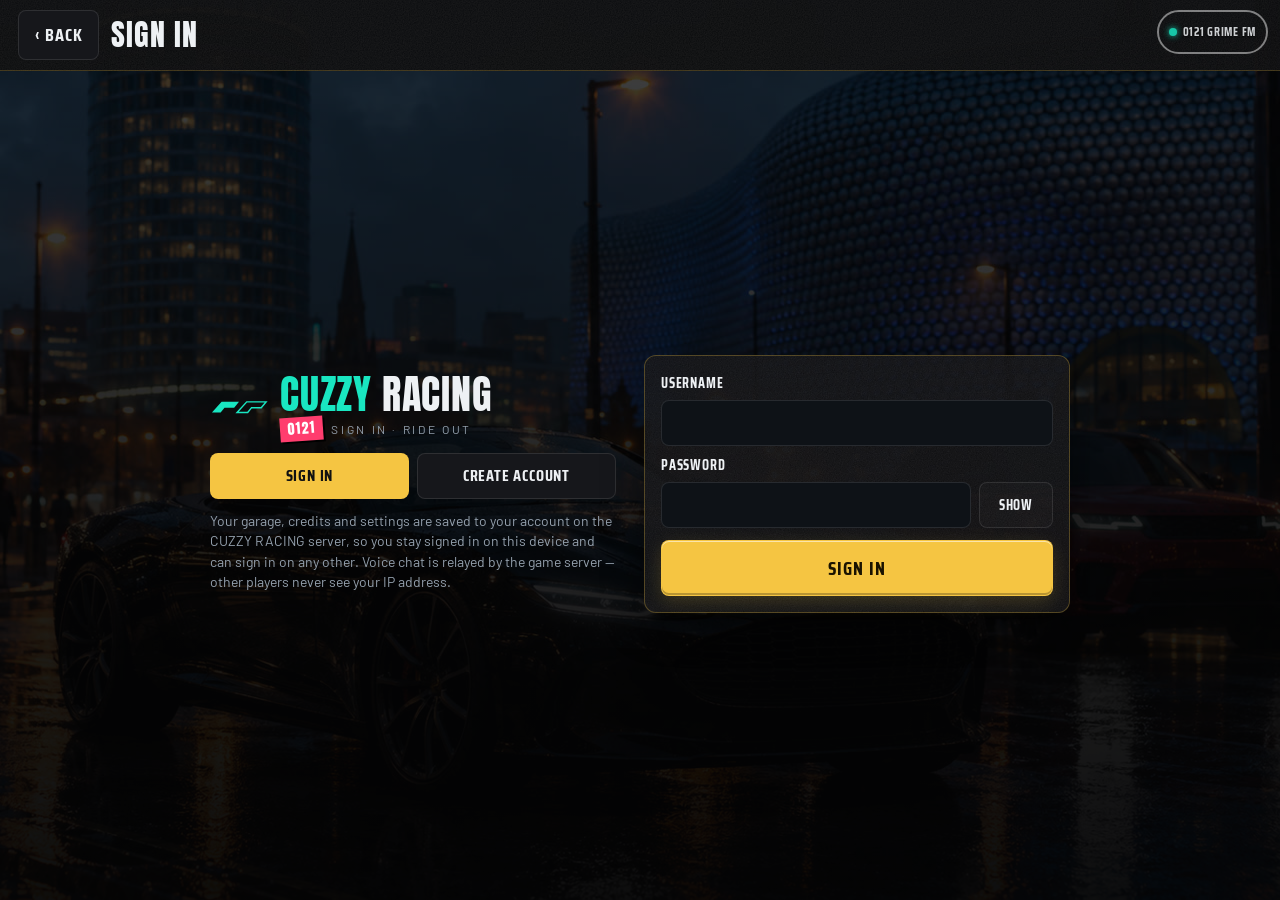
==== index.html @ 62418a6a "CUZZY RACING p51 static test build" ====
<!doctype html>
<html lang="en-GB">
<head>
<meta charset="utf-8">
<meta name="viewport" content="width=device-width,initial-scale=1,maximum-scale=1,user-scalable=no,viewport-fit=cover">
<meta name="theme-color" content="#0b0d10">
<meta name="apple-mobile-web-app-capable" content="yes">
<meta name="mobile-web-app-capable" content="yes">
<meta name="apple-mobile-web-app-status-bar-style" content="black-translucent">
<title>CUZZY RACING</title>
<link rel="manifest" href="manifest.json">
<link rel="icon" href="img/icon.svg" type="image/svg+xml">
<link rel="preconnect" href="https://fonts.googleapis.com"><link rel="preconnect" href="https://fonts.gstatic.com" crossorigin>
<link href="https://fonts.googleapis.com/css2?family=Anton&family=Saira+Condensed:wght@500;700;800;900&family=Barlow:wght@400;500;600;700&display=swap" rel="stylesheet">
<link rel="stylesheet" href="css/style.css?v=cf5bb9d9">
<script type="importmap">{"imports": {"three": "./js/lib/three.module.js?v=a762b858", "./js/person.js": "./js/person.js?v=68fcabc1", "./js/showroom.js": "./js/showroom.js?v=9026de8d", "./js/streetlife.js": "./js/streetlife.js?v=9d82c410", "./js/gfx.js": "./js/gfx.js?v=609ab038", "./js/rumble.js": "./js/rumble.js?v=bd35ae7e", "./js/carmodel.js": "./js/carmodel.js?v=b5c414b4", "./js/engine-worklet.js": "./js/engine-worklet.js?v=3e9cb6bf", "./js/ai.js": "./js/ai.js?v=454dccd4", "./js/daynight-weather.js": "./js/daynight-weather.js?v=85ba779d", "./js/ui_settings.js": "./js/ui_settings.js?v=26c46093", "./js/cockpit.js": "./js/cockpit.js?v=2826407f", "./js/audio.js": "./js/audio.js?v=c48152b7", "./js/bttf_fx.js": "./js/bttf_fx.js?v=342a2d56", "./js/settings.js": "./js/settings.js?v=38513986", "./js/main.js": "./js/main.js?v=60c1b95c", "./js/kittdash.js": "./js/kittdash.js?v=ce78e011", "./js/chipselect.js": "./js/chipselect.js?v=4e00ce77", "./js/radio.js": "./js/radio.js?v=9673f2da", "./js/uinav.js": "./js/uinav.js?v=877160b3", "./js/nav.js": "./js/nav.js?v=6e902ac3", "./js/hover.js": "./js/hover.js?v=10356874", "./js/voice.js": "./js/voice.js?v=0f6fee94", "./js/game.js": "./js/game.js?v=65d9e45e", "./js/world.js": "./js/world.js?v=3c9f5e96", "./js/g29setup.js": "./js/g29setup.js?v=a3e28fc1", "./js/roadedge.js": "./js/roadedge.js?v=224a2de4", "./js/gadgets.js": "./js/gadgets.js?v=e4b60b3c", "./js/db5int.js": "./js/db5int.js?v=75697a37", "./js/venues.js": "./js/venues.js?v=212e2c21", "./js/realcars.js": "./js/realcars.js?v=1c8d97c2", "./js/store.js": "./js/store.js?v=c00bef1e", "./js/voice-worklet.js": "./js/voice-worklet.js?v=f0562c0b", "./js/onfoot.js": "./js/onfoot.js?v=47c9a512", "./js/landmarks_east.js": "./js/landmarks_east.js?v=c17bf64b", "./js/citylook.js": "./js/citylook.js?v=f0f6ba0e", "./js/ui_auth.js": "./js/ui_auth.js?v=19510d20", "./js/hud.js": "./js/hud.js?v=0f4f5df9", "./js/shadersafe.js": "./js/shadersafe.js?v=47defad8", "./js/wheel.js": "./js/wheel.js?v=48f64be3", "./js/openworld.js": "./js/openworld.js?v=030f7942", "./js/net.js": "./js/net.js?v=e0316a53", "./js/lib/three.module.js": "./js/lib/three.module.js?v=a762b858", "./js/lib/addons/utils/BufferGeometryUtils.js": "./js/lib/addons/utils/BufferGeometryUtils.js?v=00ecb96b", "./js/lib/addons/loaders/RGBELoader.js": "./js/lib/addons/loaders/RGBELoader.js?v=7626b55b", "./js/lib/addons/loaders/OBJLoader.js": "./js/lib/addons/loaders/OBJLoader.js?v=85d84dd8", "./js/lib/addons/loaders/GLTFLoader.js": "./js/lib/addons/loaders/GLTFLoader.js?v=9ad07e47", "./js/lib/addons/objects/Sky.js": "./js/lib/addons/objects/Sky.js?v=e0837a6c", "./js/lib/addons/objects/Reflector.js": "./js/lib/addons/objects/Reflector.js?v=63d3cfe5", "./js/lib/addons/postprocessing/AfterimagePass.js": "./js/lib/addons/postprocessing/AfterimagePass.js?v=fcef38e6", "./js/lib/addons/postprocessing/ShaderPass.js": "./js/lib/addons/postprocessing/ShaderPass.js?v=f145da64", "./js/lib/addons/postprocessing/OutputPass.js": "./js/lib/addons/postprocessing/OutputPass.js?v=8ca54f44", "./js/lib/addons/postprocessing/GTAOPass.js": "./js/lib/addons/postprocessing/GTAOPass.js?v=051e4045", "./js/lib/addons/postprocessing/MaskPass.js": "./js/lib/addons/postprocessing/MaskPass.js?v=10b721db", "./js/lib/addons/postprocessing/UnrealBloomPass.js": "./js/lib/addons/postprocessing/UnrealBloomPass.js?v=a60d7378", "./js/lib/addons/postprocessing/SMAAPass.js": "./js/lib/addons/postprocessing/SMAAPass.js?v=9a8bf09a", "./js/lib/addons/postprocessing/Pass.js": "./js/lib/addons/postprocessing/Pass.js?v=a5ec37ce", "./js/lib/addons/postprocessing/EffectComposer.js": "./js/lib/addons/postprocessing/EffectComposer.js?v=eccf8177", "./js/lib/addons/postprocessing/RenderPass.js": "./js/lib/addons/postprocessing/RenderPass.js?v=89aaff34", "./js/lib/addons/controls/OrbitControls.js": "./js/lib/addons/controls/OrbitControls.js?v=fb493b16", "./js/lib/addons/shaders/AfterimageShader.js": "./js/lib/addons/shaders/AfterimageShader.js?v=db02c7da", "./js/lib/addons/shaders/OutputShader.js": "./js/lib/addons/shaders/OutputShader.js?v=251fcfe4", "./js/lib/addons/shaders/SMAAShader.js": "./js/lib/addons/shaders/SMAAShader.js?v=c611ed21", "./js/lib/addons/shaders/CopyShader.js": "./js/lib/addons/shaders/CopyShader.js?v=6088e45f", "./js/lib/addons/shaders/PoissonDenoiseShader.js": "./js/lib/addons/shaders/PoissonDenoiseShader.js?v=1c34e38d", "./js/lib/addons/shaders/GTAOShader.js": "./js/lib/addons/shaders/GTAOShader.js?v=3a30503b", "./js/lib/addons/shaders/LuminosityHighPassShader.js": "./js/lib/addons/shaders/LuminosityHighPassShader.js?v=05b8a6dd", "./js/lib/addons/environments/RoomEnvironment.js": "./js/lib/addons/environments/RoomEnvironment.js?v=1572ee39", "./js/lib/addons/math/SimplexNoise.js": "./js/lib/addons/math/SimplexNoise.js?v=3149646f", "./js/lib/addons/libs/meshopt_decoder.module.js": "./js/lib/addons/libs/meshopt_decoder.module.js?v=cd7a7b72", "./shared/physics.js": "./shared/physics.js?v=20a2b366", "./shared/perftest.js": "./shared/perftest.js?v=caad4ec8"}}</script>
</head>
<body>
<canvas id="c"></canvas>

<!-- ============ BOOT / LOADING ============ -->
<section id="boot" class="screen show">
  <div class="boot-bg"></div>
  <div class="boot-inner">
    <svg class="logo" viewBox="0 0 120 40" aria-label="CUZZY RACING logo"><path d="M4 30 L24 8 H60 L50 20 H30 L22 30 Z" fill="currentColor"/><path d="M56 30 L76 8 H116 L106 20 H86 L78 30 Z" fill="none" stroke="currentColor" stroke-width="3"/></svg>
    <h1 class="title"><span>CUZZY</span> RACING</h1>
    <p class="sub">Birmingham street racing</p>
    <div class="load"><div class="bar"><i id="loadbar"></i></div><div class="loadtxt"><span id="loadstep">Starting…</span><span id="loadpct">0%</span></div></div>
    <button id="tapstart" class="btn big primary" hidden>Tap to start</button>
    <button id="boot-signin" class="btn big primary" hidden>Sign in to play</button>
    <p id="booterr" class="err" hidden></p>
  </div>
  <p class="credit">Map data © OpenStreetMap contributors (ODbL). Vehicles are fictional designs inspired by real cars — not affiliated with or endorsed by any manufacturer.</p>
</section>

<!-- ============ SIGN IN / CREATE ACCOUNT (before the main menu) ============ -->
<section id="auth" class="screen panel-screen" aria-labelledby="auth-title">
  <div class="boot-bg" aria-hidden="true"></div>
  <header class="ph"><button class="back" id="auth-back" type="button">‹ Back</button><h2 id="auth-title">Sign in</h2></header>
  <div class="pbody narrow auth-body">
    <div class="auth-side">
      <div class="brand auth-brand"><svg class="logo" viewBox="0 0 120 40" aria-hidden="true"><path d="M4 30 L24 8 H60 L50 20 H30 L22 30 Z" fill="currentColor"/><path d="M56 30 L76 8 H116 L106 20 H86 L78 30 Z" fill="none" stroke="currentColor" stroke-width="3"/></svg><div class="brand-t"><div class="title sm"><span>CUZZY</span> RACING</div><div class="brand-tag"><span class="stk">0121</span><span>Sign in · ride out</span></div></div></div>
      <div class="auth-tabs" role="tablist" aria-label="Account"><button type="button" class="chip on" role="tab" data-am="login" aria-selected="true">Sign in</button><button type="button" class="chip" role="tab" data-am="register" aria-selected="false">Create account</button></div>
      <div class="warnbox" id="auth-norecover" hidden><b>No password recovery.</b> Accounts have no email address, so a forgotten password can't be reset — you'd need a new account and would start again. Use a password manager or write it down somewhere safe.</div>
      <p class="note auth-note">Your garage, credits and settings are saved to your account on the CUZZY RACING server, so you stay signed in on this device and can sign in on any other. Voice chat is relayed by the game server — other players never see your IP address.</p>
    </div>
    <form id="auth-form" novalidate autocomplete="on">
      <label class="lbl">Username<input id="auth-user" name="username" autocomplete="username" autocapitalize="none" autocorrect="off" spellcheck="false" maxlength="16" enterkeyhint="next" inputmode="text"></label>
      <small class="hint" id="auth-user-hint" hidden>3–16 letters, numbers or _ — this is your driver name in races and chat</small>
      <label class="lbl">Password<span class="pw-row"><input id="auth-pass" type="password" name="password" autocomplete="current-password" maxlength="128" enterkeyhint="go"><button type="button" class="btn small ghost" id="auth-show" aria-pressed="false">Show</button></span></label>
      <small class="hint" id="auth-pass-hint" hidden>At least 8 characters</small>
      <label class="lbl" id="auth-pass2-wrap" hidden>Confirm password<input id="auth-pass2" type="password" name="password2" autocomplete="new-password" maxlength="128" enterkeyhint="go"></label>
      <p class="err" id="auth-err" role="alert" hidden></p>
      <button class="btn primary" id="auth-go" type="submit">Sign in</button>
    </form>
  </div>
</section>

<!-- intro title overlay -->
<div id="introtitle" hidden><div class="it-inner"><div class="it-kicker">BIRMINGHAM · WEST MIDLANDS</div><div class="it-title"><span>CUZZY</span> RACING</div></div><button id="skipintro" class="btn ghost small">Skip ›</button></div>

<!-- ============ MAIN MENU ============ -->
<section id="menu" class="screen">
  <div class="menu-side">
    <div class="brand"><svg class="logo" viewBox="0 0 120 40" aria-hidden="true"><path d="M4 30 L24 8 H60 L50 20 H30 L22 30 Z" fill="currentColor"/><path d="M56 30 L76 8 H116 L106 20 H86 L78 30 Z" fill="none" stroke="currentColor" stroke-width="3"/></svg><div class="brand-t"><div class="title sm"><span>CUZZY</span> RACING</div><div class="brand-tag"><span class="stk">0121</span><span>Brum streets · no limits</span></div></div></div>
    <nav class="menu-list" aria-label="Main menu">
      <button class="mi hero" data-go="solo"><b>Play Solo</b><small>Free roam, sprints, circuits, time trials</small></button>
      <button class="mi" data-go="online"><b>Play Online</b><small>Public match, up to 8 drivers</small></button>
      <button class="mi" data-go="world"><b>Open World</b><small>Roam the city, chat, link up with 8 drivers</small></button>
      <button class="mi" data-go="create"><b>Create Room</b><small>Private invite code for your mandem</small></button>
      <button class="mi" data-go="join"><b>Join Room</b><small>Got a code? Get in</small></button>
      <button class="mi" data-go="showroom"><b>Showroom</b><small>Browse and pick your whip — all free</small></button>
      <button class="mi" data-go="upgrade"><b>Garage</b><small>Upgrades, paint, rims, tint</small></button>
      <button class="mi" data-go="settings"><b>Settings</b><small>Sound, voice, graphics, controls</small></button>
      <button class="mi" data-go="howto"><b>How to Play</b><small>Controls and tutorial</small></button>
      <button class="mi" data-go="feedback"><b>Message the Developer</b><small>Report a bug, suggest an idea, say hello</small></button>
      <button class="mi" id="mi-fullscreen" type="button"><b>Full Screen</b><small>Hide the address bar — iPhone: Add to Home Screen</small></button>
      <button class="mi" data-go="credits"><b>Credits</b><small>The team and the licences</small></button>
    </nav>
  </div>
  <svg class="skyline" viewBox="0 0 600 120" preserveAspectRatio="xMaxYMax meet" aria-hidden="true"><path fill="currentColor" d="M0 120V96h28V78h22v18h16V60h30v36h14V70h10V40h6v30h10v26h20V84h34V48c0-6 40-6 40 0v48h12V66h26v30h18V30h8l4-18 4 18h8v66h20V74l24-12 24 12v22h14V58h46v38h18V80h16V52h28v44h26V70h18v26h24V88h26v32z"/></svg>
  <div class="menu-foot"><div class="mf-card"><div id="mf-car"></div><div class="wallet" aria-label="Credits"><span id="mf-credits">—</span> cr</div></div><div id="savestate" class="savestate"></div><div class="postcode" aria-hidden="true">B5 · DIGBETH · BULLRING · ROTUNDA</div></div>
</section>

<!-- ============ GENERIC PANEL SCREENS ============ -->
<section id="solo" class="screen panel-screen">
  <header class="ph"><button class="back">‹ Back</button><h2>Play Solo</h2></header>
  <div class="pbody">
    <h3>Mode</h3><div class="chips" id="solo-mode"></div>
    <div id="solo-route-wrap"><h3>Route</h3><div class="cards" id="solo-route"></div></div>
    <div class="row2"><div id="solo-laps-wrap"><h3>Laps</h3><div class="chips" id="solo-laps"></div></div>
    <div><h3>Time of day</h3><div class="chips" id="solo-time"></div></div>
    <div><h3>Weather</h3><div class="chips" id="solo-weather"></div></div></div>
    <p class="note" id="solo-note"></p>
  </div>
  <footer class="pf"><div class="pf-car" id="solo-car"></div><button class="btn ghost" data-go="showroom">Change car</button><button class="btn primary" id="solo-go">Drive</button></footer>
</section>

<section id="feedback" class="screen panel-screen">
  <header class="ph"><button class="back">‹ Back</button><h2>Message the Developer</h2></header>
  <div class="pbody narrow">
    <h3>What is it about?</h3><div class="chips" id="fb-kind"><button class="chip on" data-k="bug">Bug</button><button class="chip" data-k="idea">Idea</button><button class="chip" data-k="cars">Cars</button><button class="chip" data-k="other">Other</button></div>
    <h3>Your message</h3><textarea id="fb-msg" maxlength="2000" rows="6" placeholder="What happened, or what would you like to see? The more detail the better." style="width:100%;box-sizing:border-box;background:transparent;color:inherit;border:1px solid rgba(255,255,255,.35);border-radius:10px;padding:12px;font:inherit;resize:vertical;min-height:120px;height:120px;display:block"></textarea>
    <p class="note" id="fb-note">Your username (if signed in), device and game screen are sent with the message so it can be fixed. Nothing else.</p>
  </div>
  <footer class="pf"><button class="btn primary" id="fb-send">Send</button></footer>
</section>

<section id="join" class="screen panel-screen">
  <header class="ph"><button class="back">‹ Back</button><h2>Join Private Room</h2></header>
  <div class="pbody narrow">
    <p class="note">Driving as <b id="join-as" class="drv-as"></b></p>
    <label class="lbl">Invite code<input id="join-code" maxlength="5" class="code-in" autocapitalize="characters" autocomplete="off" placeholder="ABCDE"></label>
    <p class="err" id="join-err" hidden></p>
    <button class="btn primary" id="join-go">Join room</button>
  </div>
</section>

<section id="world" class="screen panel-screen">
  <header class="ph"><button class="back">‹ Back</button><h2>Online Open World</h2></header>
  <div class="pbody narrow">
    <p class="note">Drive anywhere in Birmingham with other real players in your own car. Everyone starts at the City car park meet. Chat by text or by voice (relayed by the game server, so nobody sees your IP), meet up with a tap, and start a race whenever you like — you come back to the open world after.</p>
    <p class="note" id="ow-online"></p>
    <p class="note">Driving as <b id="ow-as" class="drv-as"></b></p>
    <button class="btn primary" id="ow-public">Join public open world</button>
    <button class="btn" id="ow-private">Create private open world</button>
    <div class="ow-coderow"><input id="ow-code" maxlength="5" class="code-in" autocapitalize="characters" autocomplete="off" placeholder="CODE" aria-label="Invite code"><button class="btn" id="ow-join">Join with code</button></div>
    <p class="err" id="ow-err" hidden></p>
  </div>
</section>

<section id="lobby" class="screen panel-screen">
  <header class="ph"><button class="back" id="lobby-leave">‹ Leave room</button><h2 id="lobby-title">Room</h2><div class="codebox" id="lobby-codebox"><span>Invite code</span><b id="lobby-code">—</b><button class="btn ghost small" id="lobby-copy">Copy invite</button></div></header>
  <div class="pbody lobby-grid">
    <div>
      <h3>Players <span id="lobby-count"></span></h3>
      <ul class="plist" id="lobby-players"></ul>
      <div class="voicebar" id="lobby-voice"></div>
    </div>
    <div>
      <h3>Race settings <small id="lobby-hostnote"></small></h3>
      <div id="lobby-settings"></div>
      <h3>Your car</h3>
      <div class="carpick" id="lobby-car"></div>
    </div>
  </div>
  <div class="timeout" id="lobby-timeout"></div>
  <footer class="pf"><button class="btn ghost" id="lobby-keep">Keep room open</button><button class="btn" id="lobby-ready">Ready</button><button class="btn primary" id="lobby-start">Start</button></footer>
</section>

<section id="showroom" class="screen panel-screen see-through">
  <header class="ph"><button class="back">‹ Back</button><h2>Showroom</h2><div class="wallet"><span class="credits">—</span> cr</div></header>
  <div class="sr">
    <aside class="sr-list">
      <div class="sr-listh"><div class="sr-count" id="sr-count"></div><button class="btn ghost small" id="sr-filt" aria-expanded="false" aria-controls="sr-filters">Filters</button></div>
      <div class="filters" id="sr-filters">
        <chip-select id="f-cat" aria-label="Category"></chip-select><chip-select id="f-make" aria-label="Make"></chip-select><chip-select id="f-drive" aria-label="Drivetrain"></chip-select>
      </div>
      <ul id="sr-cars"></ul>
    </aside>
    <div class="sr-stage">
      <div class="sr-tools"><button class="btn ghost small" id="sr-interior" aria-pressed="false">Interior</button><button class="btn ghost small" id="sr-sound">Engine sound</button><button class="btn ghost small" id="sr-compare">Compare</button><span class="hint">Drag to rotate · pinch/scroll to zoom</span></div>
      <div class="sr-swatches" id="sr-swatches"></div>
    </div>
    <aside class="sr-detail" id="sr-detail"></aside>
  </div>
</section>

<section id="upgrade" class="screen panel-screen see-through">
  <header class="ph"><button class="back">‹ Back</button><h2>Garage</h2><div class="ph-car" id="up-carslot"></div><div class="wallet" aria-label="Credits"><span class="credits">—</span> cr</div></header>
  <div class="up" id="up-body"></div>
</section>

<section id="settings" class="screen panel-screen">
  <header class="ph"><button class="back">‹ Back</button><h2>Settings</h2><div class="savestate" id="set-save"></div></header>
  <div class="tabs" id="set-tabs"></div>
  <div class="pbody" id="set-body"></div>
  <footer class="pf"><button class="btn ghost" id="set-defaults">Restore defaults</button></footer>
</section>

<section id="howto" class="screen panel-screen">
  <header class="ph"><button class="back">‹ Back</button><h2>How to Play</h2></header>
  <div class="pbody" id="howto-body"></div>
  <footer class="pf"><button class="btn primary" id="howto-tut">Play the tutorial</button></footer>
</section>

<section id="credits" class="screen panel-screen">
  <header class="ph"><button class="back">‹ Back</button><h2>Credits</h2></header>
  <div class="pbody cr-body">
    <figure class="cr-photo"><img src="img/credits_team.webp" width="750" height="1000" alt="Two cats on a cat tree" decoding="async"><figcaption>Shakil Mirza &amp; Perplexity Computer — the team behind CUZZY RACING</figcaption></figure>
    <div class="cr-text">
      <p class="cr-kicker">Made in Brum · 0121</p>
      <h3 class="cr-big">Created by <span>Shak</span></h3>
      <p class="cr-built">of R2G2 Development House</p>
      <h4>Credits</h4>
      <ul><li><b>Game design &amp; direction</b> — Shak / R2G2 Development House</li><li><b>Cars, map &amp; world</b> — Shak / R2G2 Development House</li><li><b>Art &amp; visual direction</b> — Shak / R2G2 Development House</li><li><b>Code direction</b> — Shak / R2G2 Development House</li><li><b>Sound design</b> — Shak / R2G2 Development House</li><li><b>Radio music</b> — all stations and tracks: 0121 GRIME FM (grime), B-TOWN R&amp;B (R&amp;B) and DISCO 80 GOLD (80s disco) — written and produced by Shak / R2G2 Development House</li></ul>
      <p class="note">Radio DJ and artist names heard in the game are fictional. © 2026 Shak / R2G2 Development House.</p>
      <h4>Third-party licences</h4>
      <p class="note">Map data © <a href="https://www.openstreetmap.org/copyright" target="_blank" rel="noopener">OpenStreetMap contributors</a>, available under the <a href="https://opendatacommons.org/licenses/odbl/1-0/" target="_blank" rel="noopener">Open Database Licence (ODbL) 1.0</a>; the Birmingham map (<code>brum.json</code>) is a Derived Database of OSM data.</p>
      <p class="note"><b>“Car Concept”</b> by Eric Chadwick / Darmstadt Graphics Group GmbH (2024), from the <a href="https://github.com/KhronosGroup/glTF-Sample-Assets/tree/main/Models/CarConcept" target="_blank" rel="noopener">Khronos glTF Sample Assets</a>, based on the CC0 “Free Concept Car 004” by Unity Fan — <a href="https://creativecommons.org/licenses/by/4.0/" target="_blank" rel="noopener">CC BY 4.0</a>, modified (logos removed, compressed). Body-type car models from <a href="https://3dassets.dev" target="_blank" rel="noopener">3D Assets (3dassets.dev)</a> — <a href="https://creativecommons.org/publicdomain/zero/1.0/" target="_blank" rel="noopener">CC0 1.0</a>, credited as a courtesy.</p>
      <p class="note">three.js r160 and addons (MIT); FastAPI (MIT) and Uvicorn (BSD-3-Clause) on the server; Playwright (Apache-2.0) for tests only; fonts Anton, Saira Condensed and Barlow (SIL Open Font Licence 1.1, Google Fonts).</p>
      <p class="note">Made with AI-assisted tools: loading-screen art and east-side landmark textures were AI-generated from our own prompts, and the intro voice is AI text-to-speech. Engine, tyre, UI sounds and radio music are synthesised in code — no samples or recordings. Vehicles are fictional designs inspired by real cars — not affiliated with or endorsed by any manufacturer.</p>
    </div>
  </div>
</section>

<section id="results" class="screen panel-screen">
  <header class="ph"><h2 id="res-title">Results</h2></header>
  <div class="pbody narrow" id="res-body"></div>
  <footer class="pf" id="res-foot"></footer>
</section>

<!-- ============ IN-GAME ============ -->
<div id="hud" hidden>
  <div class="h-top">
    <button class="hbtn" id="h-pause" aria-label="Pause">❚❚</button>
    <div id="ow-bar" hidden><button class="hbtn wide" data-ow="chat">Chat</button><button class="hbtn wide" data-ow="meet">Meet up</button><button class="hbtn wide" data-ow="race">Race</button><button class="hbtn wide" data-ow="voice">Voice</button></div>
    <div class="h-box" id="h-lapbox"><b id="h-lap"></b><small id="h-cp"></small></div>
    <div class="h-box" id="h-timebox"><b id="h-time">0:00.00</b></div>
    <div class="h-box"><b id="h-pos">1/1</b><small>POS</small></div>
    <div id="fps" hidden></div>
  </div>
  <div id="h-guide" hidden aria-hidden="true"><div id="h-guide-chev"></div><small id="h-guide-d"></small></div>
  <canvas id="minimap" width="320" height="320"></canvas>
  <div class="h-speedo">
    <div id="h-rev" class="revwrap"><div class="rev" id="h-revbar"></div><small id="h-rpm"></small></div>
    <div id="h-ev" class="revwrap" hidden><div class="ev" id="h-evbar"></div><small id="h-kw"></small><small id="h-soc"></small></div>
    <div class="spd"><b id="h-speed">0</b><small id="h-unit">mph</small></div><div class="gear" id="h-gear">N</div>
  </div>
  <div id="countdown" hidden></div>
  <div id="flash"></div>
  <div id="warnbar" hidden></div>
  <div id="netbar" hidden></div>
  <div id="toasts"></div>
  <div id="tags"></div>
  <div id="ow-log" hidden></div>
  <div id="ow-inv" hidden></div>
  <div id="tut" hidden><p id="tut-text"></p><button class="btn ghost small" id="tut-skip">Skip tutorial</button></div>
</div>
<div id="touch" hidden>
  <div class="tc left">
    <button data-k="left" class="tb steer" aria-label="Steer left">◀</button><button data-k="right" class="tb steer" aria-label="Steer right">▶</button>
    <div id="wheel" aria-label="Steering wheel"><svg viewBox="0 0 100 100"><circle cx="50" cy="50" r="44" fill="none" stroke="currentColor" stroke-width="8"/><path d="M8 52 H92 M50 52 V92" stroke="currentColor" stroke-width="8"/><circle cx="50" cy="52" r="10" fill="currentColor"/></svg></div>
  </div>
  <div class="tc right">
    <button data-k="brake" class="tb pedal brake" aria-label="Brake / reverse">BRAKE</button>
    <button data-k="gas" class="tb pedal gas" aria-label="Accelerate">GAS</button>
  </div>
  <div class="tc aux">
    <div id="h-shift"><button data-k="down" class="tb small" aria-label="Shift down">−</button><button data-k="up" class="tb small" aria-label="Shift up">+</button></div>
    <button data-k="hb" class="tb small" aria-label="Handbrake">HB</button>
    <button data-k="rev" class="tb small" aria-label="Reverse">R</button>
    <button data-k="fly" class="tb small util" id="h-fly" aria-label="Hover mode" hidden>FLY</button>
    <button data-k="turbo" class="tb small util" id="h-turbo" aria-label="Turbo boost" hidden>TURBO</button>
    <button data-k="cam" class="tb small util" aria-label="Camera">CAM</button>
    <button data-k="reset" class="tb small util" aria-label="Reset car">↺</button>
    <button data-k="mic" class="tb small mic util" id="h-mic" aria-label="Microphone on/off">MIC OFF</button>
  </div>
</div>

<div id="pause" class="overlay" hidden>
  <div class="pause-card">
    <h2>Paused</h2><p class="online-note" id="pause-online" hidden>Online session continues. Your car is braking to a stop while this menu is open.</p>
    <div class="pause-btns">
      <button class="btn primary" id="p-resume">Resume</button>
      <button class="btn" id="p-restart">Restart</button>
      <button class="btn" id="p-settings">Settings</button>
      <button class="btn" id="p-players">Players &amp; voice</button>
      <button class="btn" id="p-leave">Leave race</button>
      <button class="btn danger" id="p-menu">Return to Main Menu</button>
    </div>
    <div class="radio-slot" id="radio-slot-pause"></div>
    <div id="p-extra"></div>
  </div>
</div>
<div id="ow-panel" class="overlay" hidden><div class="modal-card ow-card"><div class="ow-head"><button class="back btn small ghost" id="ow-back">‹ Back</button><h3 id="ow-title"></h3></div><div id="ow-body"></div></div></div>
<div id="modal" class="overlay" hidden><div class="modal-card"><h3 id="m-title"></h3><div id="m-body"></div><div class="m-btns" id="m-btns"></div></div></div>
<div id="busy" hidden><div class="spin"></div><span id="busy-t">Loading…</span></div>
<div id="rotate" hidden>Turn your phone sideways for the best view</div>

<script type="module">import "./js/main.js";</script>
<script src="https://gamestats.pplx.app/t.js" data-g="cuzzy"></script>
</body>
</html>
---- css/style.css ----
:root{--bg:#0b0d10;--panel:rgba(14,17,22,.92);--panel2:#161b22;--line:rgba(255,255,255,.1);--tx:#eef1f4;--mut:#94a0ad;--acc:#19e6c1;--acc2:#ffd23f;--bad:#ff5a4a;--btn:74px;--btn-lift:0px;
--disp:'Saira Condensed',system-ui,sans-serif;--body:'Barlow',system-ui,sans-serif;--safe-l:env(safe-area-inset-left,0px);--safe-r:env(safe-area-inset-right,0px);--safe-b:env(safe-area-inset-bottom,0px);--safe-t:env(safe-area-inset-top,0px)}
*{box-sizing:border-box;-webkit-tap-highlight-color:transparent}
html,body{margin:0;height:100%;background:var(--bg);color:var(--tx);font-family:var(--body);overflow:hidden;overscroll-behavior:none;-webkit-user-select:none;user-select:none;touch-action:none}
select,input,textarea,option,.panel,.menu,.sr-tools,.gx-tools,.settings,[role=dialog]{touch-action:manipulation;-webkit-user-select:auto;user-select:auto}
select{pointer-events:auto!important;position:relative;z-index:2}
#c{position:fixed;inset:0;width:100vw;height:100vh;display:block}
button{font:inherit;color:inherit;cursor:pointer}
input,select{font:inherit;color:var(--tx);background:#0e1217;border:1px solid var(--line);border-radius:8px;padding:10px 12px;-webkit-user-select:text;user-select:text}
input:focus,select:focus,button:focus-visible{outline:2px solid var(--acc);outline-offset:2px}
[hidden]{display:none!important}
.btn{background:#1b222b;border:1px solid var(--line);border-radius:10px;padding:12px 20px;font-family:var(--disp);font-weight:700;letter-spacing:.06em;text-transform:uppercase;font-size:17px;transition:transform .12s,background .15s,border-color .15s;min-height:46px}
.btn:hover{background:#232c37;border-color:rgba(255,255,255,.2)}.btn:active{transform:scale(.97)}
.btn.primary{background:var(--acc);color:#04130f;border-color:transparent}.btn.primary:hover{background:#4cf0d2}
.btn.danger{background:#3a1715;border-color:#6b2520;color:#ffb3ab}
.btn.ghost{background:transparent}.btn.small{padding:7px 12px;font-size:14px;min-height:36px}.btn.big{font-size:24px;padding:16px 44px}
.btn[disabled]{opacity:.45;pointer-events:none}.btn.on{background:var(--acc);color:#04130f}
.err{color:#ffb3ab;background:rgba(255,90,74,.12);border:1px solid rgba(255,90,74,.3);padding:10px 12px;border-radius:8px;font-size:15px}
.note{color:var(--mut);font-size:14px;line-height:1.45}
.screen{position:fixed;inset:0;display:none;z-index:10}.screen.show{display:flex}
/* boot */
#boot{align-items:center;justify-content:center;flex-direction:column;background:#000}
.boot-bg{position:absolute;inset:0;background:url(../img/splash.jpg) center/cover;opacity:.55;filter:saturate(1.1)}
.boot-bg::after{content:'';position:absolute;inset:0;background:linear-gradient(180deg,rgba(0,0,0,.2),rgba(0,0,0,.85))}
.boot-inner{position:relative;text-align:center;width:min(560px,88vw)}
.logo{width:92px;color:var(--acc)}
.title{font-family:var(--disp);font-weight:900;font-size:clamp(54px,11vw,120px);line-height:.9;letter-spacing:.02em;margin:10px 0 6px;font-style:italic}
.title span{color:var(--acc)}.title.sm{font-size:34px;margin:0}
.sub{color:var(--mut);letter-spacing:.3em;text-transform:uppercase;font-size:13px;margin:0 0 34px}
.load .bar{height:6px;background:rgba(255,255,255,.12);border-radius:4px;overflow:hidden}.load i{display:block;height:100%;width:0;background:var(--acc);transition:width .2s}
.loadtxt{display:flex;justify-content:space-between;color:var(--mut);font-size:13px;margin-top:8px;font-variant-numeric:tabular-nums}
#tapstart{margin-top:28px;animation:pulse 1.6s infinite}
@keyframes pulse{50%{box-shadow:0 0 0 12px rgba(25,230,193,.0),0 0 40px rgba(25,230,193,.35)}}
.credit{position:absolute;bottom:calc(10px + var(--safe-b));left:0;right:0;text-align:center;color:rgba(255,255,255,.45);font-size:11px;padding:0 20px}
/* intro */
#introtitle{position:fixed;inset:0;z-index:20;display:flex;align-items:flex-end;justify-content:center;padding-bottom:12vh;pointer-events:none;background:linear-gradient(180deg,rgba(0,0,0,.0) 50%,rgba(0,0,0,.6))}
#introtitle .it-inner{text-align:center;opacity:0;transform:translateY(20px) scale(.96);transition:opacity 1s,transform 1.4s cubic-bezier(.2,.8,.2,1)}
#introtitle.on .it-inner{opacity:1;transform:none}
.it-kicker{letter-spacing:.5em;font-size:13px;color:var(--mut)}.it-title{font-family:var(--disp);font-style:italic;font-weight:900;font-size:clamp(64px,14vw,170px);line-height:.9;text-shadow:0 6px 40px rgba(0,0,0,.6)}.it-title span{color:var(--acc)}
#skipintro{position:absolute;right:calc(18px + var(--safe-r));top:calc(16px + var(--safe-t));pointer-events:auto}
/* menu */
#menu{background:linear-gradient(90deg,rgba(6,8,10,.94) 0,rgba(6,8,10,.75) 34%,rgba(6,8,10,0) 62%);flex-direction:column;justify-content:space-between;padding:calc(22px + var(--safe-t)) calc(26px + var(--safe-r)) calc(16px + var(--safe-b)) calc(30px + var(--safe-l))}
.menu-side{width:min(420px,92vw);display:flex;flex-direction:column;min-height:0}
.brand{display:flex;align-items:center;gap:12px;margin-bottom:14px}.brand .logo{width:54px}
.menu-list{display:flex;flex-direction:column;gap:6px;overflow:auto;min-height:0;padding-right:6px}
.mi{display:flex;flex-direction:column;align-items:flex-start;text-align:left;background:rgba(255,255,255,.035);border:1px solid transparent;border-left:3px solid transparent;border-radius:8px;padding:10px 14px;transition:background .15s,border-color .15s,transform .15s}
.mi b{font-family:var(--disp);font-size:23px;letter-spacing:.04em;text-transform:uppercase;font-weight:800;line-height:1.05}.mi small{color:var(--mut);font-size:13px}
.mi:hover,.mi:focus-visible{background:rgba(25,230,193,.08);border-left-color:var(--acc);transform:translateX(4px)}
.menu-foot{display:flex;align-items:center;gap:18px;flex-wrap:wrap;font-size:14px;color:var(--mut)}
.wallet{font-family:var(--disp);font-size:22px;font-weight:700;color:var(--acc2)}
#mf-car b{color:var(--tx);font-weight:600}
.savestate{font-size:12px;color:var(--mut)}.savestate.failed{color:#ffb3ab}.savestate button{margin-left:6px}
/* panels */
.panel-screen{flex-direction:column;background:rgba(8,10,13,.93);-webkit-backdrop-filter:blur(8px);backdrop-filter:blur(8px)}
.panel-screen.see-through{background:transparent;-webkit-backdrop-filter:none;backdrop-filter:none;pointer-events:none}.panel-screen.see-through>*{pointer-events:auto}
.ph{display:flex;align-items:center;gap:16px;padding:calc(12px + var(--safe-t)) calc(20px + var(--safe-r)) 12px calc(20px + var(--safe-l));border-bottom:1px solid var(--line);background:rgba(8,10,13,.9);flex-wrap:wrap}
.ph h2{font-family:var(--disp);font-size:30px;margin:0;text-transform:uppercase;letter-spacing:.04em;font-style:italic;flex:1}
.back{background:#1b222b;border:1px solid var(--line);border-radius:10px;padding:10px 16px;font-family:var(--disp);font-weight:700;font-size:18px;letter-spacing:.05em;text-transform:uppercase;min-height:46px}.back:hover{border-color:var(--acc)}
.pbody{flex:1;overflow:auto;padding:16px calc(20px + var(--safe-r)) 20px calc(20px + var(--safe-l));-webkit-overflow-scrolling:touch;touch-action:pan-y}
.pbody.narrow{max-width:520px;width:100%;margin:0 auto;display:flex;flex-direction:column;gap:14px}
.pbody h3{font-family:var(--disp);text-transform:uppercase;letter-spacing:.08em;font-size:16px;color:var(--mut);margin:14px 0 8px}
.pf{display:flex;gap:10px;justify-content:flex-end;align-items:center;padding:12px calc(20px + var(--safe-r)) calc(12px + var(--safe-b)) calc(20px + var(--safe-l));border-top:1px solid var(--line);background:rgba(8,10,13,.9);flex-wrap:wrap}
.pf-car{margin-right:auto;color:var(--mut);font-size:14px}.pf-car b{color:var(--tx)}
.chips{display:flex;flex-wrap:wrap;gap:8px}
.chip{background:#141a21;border:1px solid var(--line);border-radius:999px;padding:9px 16px;font-weight:600;font-size:15px;min-height:40px}.chip.on{background:var(--acc);color:#04130f;border-color:transparent}.chip[disabled]{opacity:.4}
.cards{display:grid;grid-template-columns:repeat(auto-fill,minmax(230px,1fr));gap:10px}
.card{background:#12171d;border:1px solid var(--line);border-radius:12px;padding:12px 14px;text-align:left}.card.on{border-color:var(--acc);box-shadow:inset 0 0 0 1px var(--acc)}
.card b{font-family:var(--disp);font-size:20px;display:block;text-transform:uppercase}.card small{color:var(--mut);display:block;margin-top:4px;font-size:13px;line-height:1.35}.card .meta{color:var(--acc);font-size:13px;margin-top:6px}
.row2{display:flex;flex-wrap:wrap;gap:0 34px}
.lbl{display:flex;flex-direction:column;gap:6px;color:var(--mut);font-size:14px}
.code-in{font-family:var(--disp);font-size:34px;letter-spacing:.4em;text-transform:uppercase;text-align:center}
/* lobby */
.codebox{display:flex;align-items:center;gap:10px;background:#12171d;border:1px solid var(--line);border-radius:10px;padding:6px 8px 6px 14px}.codebox span{color:var(--mut);font-size:12px;text-transform:uppercase}.codebox b{font-family:var(--disp);font-size:28px;letter-spacing:.25em;color:var(--acc2)}
.lobby-grid{display:grid;grid-template-columns:minmax(280px,1fr) minmax(280px,1fr);gap:24px}
@media (max-width:760px){.lobby-grid{grid-template-columns:1fr}}
.plist{list-style:none;margin:0;padding:0;display:flex;flex-direction:column;gap:6px}
.plist li{display:flex;align-items:center;gap:10px;background:#12171d;border:1px solid var(--line);border-radius:10px;padding:8px 10px;min-height:52px}
.plist .nm{font-weight:700;flex:1;min-width:0}.plist .nm small{display:block;color:var(--mut);font-weight:400;font-size:12px;white-space:nowrap;overflow:hidden;text-overflow:ellipsis}
.plist .rdy{font-size:12px;font-weight:700;padding:3px 8px;border-radius:6px;background:#2a1f10;color:var(--acc2)}.plist .rdy.y{background:#0c2d26;color:var(--acc)}
.plist .spk{width:10px;height:10px;border-radius:50%;background:#333}.plist .spk.on{background:var(--acc);box-shadow:0 0 10px var(--acc)}
.plist .tag-host{font-size:11px;color:#04130f;background:var(--acc2);padding:2px 6px;border-radius:4px;font-weight:700}
.plist .away{opacity:.5}
.plist input[type=range]{width:70px}
.voicebar{margin-top:12px;display:flex;flex-wrap:wrap;gap:8px;align-items:center;font-size:14px;color:var(--mut)}
.timeout{padding:8px 20px;font-size:14px;color:var(--mut);text-align:center}.timeout.warn{background:rgba(255,210,63,.12);color:var(--acc2);font-weight:700}
.carpick{display:flex;align-items:center;gap:12px;background:#12171d;border:1px solid var(--line);border-radius:10px;padding:10px 12px}
.carpick select{flex:1;min-width:0}
.set-grid{display:grid;grid-template-columns:repeat(auto-fill,minmax(300px,1fr));gap:4px 26px}
.srow{display:flex;align-items:center;justify-content:space-between;gap:14px;padding:10px 0;border-bottom:1px solid var(--line);min-height:52px}
.srow label{flex:1}.srow small{display:block;color:var(--mut);font-size:12px;line-height:1.3}
.srow input[type=range]{width:150px;height:44px;margin:0;accent-color:var(--acc)}.srow select{max-width:180px}
.srow .val{width:44px;text-align:right;font-variant-numeric:tabular-nums;color:var(--mut);font-size:13px}
.tgl{appearance:none;-webkit-appearance:none;width:50px;height:28px;border-radius:999px;background:#2a323c;position:relative;border:0;padding:0;cursor:pointer;transition:background .15s;flex:none}
.tgl::after{content:'';position:absolute;left:3px;top:3px;width:22px;height:22px;border-radius:50%;background:#fff;transition:transform .15s}.tgl:checked{background:var(--acc)}.tgl:checked::after{transform:translateX(22px)}
.tabs{display:flex;gap:6px;padding:10px 20px 0;overflow-x:auto;border-bottom:1px solid var(--line);background:rgba(8,10,13,.9)}
.tab{background:none;border:0;border-bottom:3px solid transparent;padding:10px 14px;font-family:var(--disp);font-weight:700;font-size:17px;text-transform:uppercase;letter-spacing:.05em;color:var(--mut);white-space:nowrap}.tab.on{color:var(--tx);border-bottom-color:var(--acc)}
.perf-box{background:#12171d;border:1px solid var(--line);border-radius:10px;padding:12px;font-size:13px;color:var(--mut);line-height:1.5}
/* showroom */
.sr{flex:1;display:grid;grid-template-columns:300px 1fr 340px;min-height:0}
.sr-list{background:rgba(8,10,13,.88);border-right:1px solid var(--line);display:flex;flex-direction:column;min-height:0}
.filters{display:grid;grid-template-columns:1fr 1fr;gap:6px;padding:10px}.filters select{padding:7px 8px;font-size:13px;min-width:0;width:100%}
.sr-count{padding:0 12px 6px;color:var(--mut);font-size:12px}
#sr-cars{list-style:none;margin:0;padding:0 6px 10px;overflow:auto;flex:1;touch-action:pan-y}
#sr-cars li{padding:8px 10px;border-radius:8px;cursor:pointer;display:flex;justify-content:space-between;gap:8px;align-items:center;border:1px solid transparent}
#sr-cars li:hover{background:rgba(255,255,255,.04)}#sr-cars li.on{background:rgba(25,230,193,.1);border-color:rgba(25,230,193,.4)}
#sr-cars li b{font-weight:600;font-size:14px;display:block}#sr-cars li small{color:var(--mut);font-size:12px}
.cls{font-family:var(--disp);font-weight:800;font-size:13px;padding:2px 7px;border-radius:5px;background:#2a323c;min-width:30px;text-align:center}
.cls-D{background:#3b4a5a}.cls-C{background:#2f6d4f}.cls-B{background:#2c5f8f}.cls-A{background:#8a4fbf}.cls-S1{background:#c0392b}.cls-S2{background:#d35400}.cls-X{background:#f1c40f;color:#111}
.own{font-size:11px;color:var(--acc);font-weight:700}
.sr-stage{position:relative;pointer-events:none}.sr-stage>*{pointer-events:auto}
.sr-tools{position:absolute;top:10px;left:10px;right:10px;display:flex;gap:6px;flex-wrap:wrap;align-items:center}.sr-tools .hint{color:rgba(255,255,255,.55);font-size:12px;margin-left:6px}
.sr-swatches{position:absolute;bottom:14px;left:10px;right:10px;display:flex;gap:8px;flex-wrap:wrap;justify-content:center}
.sw{width:34px;height:34px;border-radius:50%;border:2px solid rgba(255,255,255,.3)}.sw.on{border-color:#fff;box-shadow:0 0 0 2px var(--acc)}
.sr-detail{background:rgba(8,10,13,.9);border-left:1px solid var(--line);overflow:auto;padding:14px 16px;touch-action:pan-y}
.sr-detail h3{font-family:var(--disp);font-size:28px;line-height:1;margin:4px 0;text-transform:uppercase}
.sr-detail .ref{color:var(--mut);font-size:12px;margin-bottom:10px}
.spec{display:grid;grid-template-columns:1fr 1fr;gap:6px 10px;margin:10px 0}.spec div{background:#12171d;border-radius:8px;padding:7px 9px}.spec small{display:block;color:var(--mut);font-size:11px;text-transform:uppercase;letter-spacing:.05em}.spec b{font-size:16px;font-variant-numeric:tabular-nums}
.rat{margin:8px 0}.rat div{display:flex;align-items:center;gap:8px;font-size:12px;color:var(--mut);margin:3px 0}.rat span{width:78px}.rat i{flex:1;height:6px;background:#222a33;border-radius:3px;position:relative;overflow:hidden}.rat i::after{content:'';position:absolute;inset:0;width:calc(var(--v)*10%);background:var(--acc)}
.badge{display:inline-block;font-size:11px;padding:2px 7px;border-radius:5px;background:#222a33;color:var(--mut);margin:2px 4px 2px 0}.badge.v{background:#0c2d26;color:var(--acc)}.badge.w{background:#2a1f10;color:var(--acc2)}
.sr-actions{display:flex;flex-direction:column;gap:8px;margin-top:12px}
.custom{background:#12171d;border:1px solid var(--line);border-radius:10px;padding:8px 10px;margin-top:10px}.custom h4{margin:0 0 6px;font-family:var(--disp);text-transform:uppercase;color:var(--mut);font-size:14px;letter-spacing:.04em}
.custom .crow{display:flex;flex-direction:column;gap:4px;margin:6px 0}.custom .crow>span{font-size:12px;color:var(--mut)}.custom .crow small{color:#6f7a86}.custom .chips{display:flex;flex-wrap:wrap;gap:5px}.custom .chip{padding:5px 10px;font-size:12px;min-height:30px}
.sw.sm{width:24px;height:24px}
.cmp{width:100%;border-collapse:collapse;font-size:14px}.cmp td,.cmp th{padding:6px 8px;border-bottom:1px solid var(--line);text-align:left}.cmp .better{color:var(--acc);font-weight:700}
@media (max-width:980px){.sr{grid-template-columns:230px 1fr 280px}}
@media (max-width:760px),(max-height:500px) and (max-width:1000px){.sr{grid-template-columns:200px 1fr 250px}.sr-detail{padding:10px}.sr-detail h3{font-size:21px}.spec b{font-size:14px}.filters{grid-template-columns:1fr}}
@media (max-width:560px){.sr{grid-template-columns:1fr;grid-template-rows:170px 1fr 240px}.sr-list{border:0}.sr-detail{border:0}}
/* upgrades */
.up{flex:1;display:grid;grid-template-columns:1fr 380px;min-height:0}
.up-stage{pointer-events:none}
.up-side{background:rgba(8,10,13,.93);border-left:1px solid var(--line);overflow:auto;padding:14px 16px;touch-action:pan-y}
.pkg{display:grid;grid-template-columns:repeat(3,1fr);gap:6px;margin-bottom:10px}
.part{background:#12171d;border:1px solid var(--line);border-radius:10px;padding:9px 11px;margin:6px 0}
.part-h{display:flex;justify-content:space-between;align-items:center;gap:8px}.part-h b{font-size:15px}
.lv{display:flex;gap:4px;margin:7px 0 4px}.lv button{flex:1;padding:7px 0;border-radius:6px;background:#1b222b;border:1px solid var(--line);font-size:12px;font-weight:700}.lv button.on{background:var(--acc);color:#04130f}.lv button.cur{outline:2px solid var(--acc2)}
.part small{color:var(--mut);font-size:12px;display:block;line-height:1.35}
.delta{display:grid;grid-template-columns:auto 1fr 1fr;gap:3px 10px;font-size:13px;margin:8px 0;align-items:center}.delta .up1{color:var(--acc)}.delta .dn{color:#ff9d8f}
.up-total{position:sticky;bottom:-14px;background:rgba(8,10,13,.97);padding:10px 0;border-top:1px solid var(--line);display:flex;flex-direction:column;gap:8px}
@media (max-width:760px){.up{grid-template-columns:1fr 300px}}
@media (max-width:560px){.up{grid-template-columns:1fr;grid-template-rows:200px 1fr}}
/* short (phone landscape) screens: the sticky totals box was taller than the panel and covered every part button */
.up-total .mini{display:none}.setups{display:flex;gap:8px;margin:10px 0}
@media (max-height:600px){.up-total{gap:5px;padding:6px 0 8px}.up-total .delta,.up-total>.note.up-total .mini{display:block;font-size:12px;color:var(--mut);line-height:1.3}.up-total .mini b{color:var(--acc)}.up-total .btn{padding:8px 10px;min-height:0}.up-side{padding:10px 12px}
  .sr-actions{position:sticky;bottom:-10px;z-index:2;background:rgba(8,10,13,.97);display:grid;grid-template-columns:1fr 1fr;gap:6px;padding:8px 0 10px;margin-top:8px;border-top:1px solid var(--line)}.sr-actions .btn{padding:8px 6px;font-size:13px;min-height:0}.sr-actions .note{grid-column:1/-1;margin:0}
  .filters{grid-template-columns:1fr 1fr;gap:4px;padding:6px}.filters select{padding:4px 6px;font-size:12px}.sr-count{padding:0 8px 4px}#sr-cars li{padding:6px 8px}}
/* HUD */
#hud{position:fixed;inset:0;z-index:5;pointer-events:none;font-family:var(--disp)}
#hud>*{position:absolute}
.h-top{top:calc(10px + var(--safe-t));left:calc(12px + var(--safe-l));right:calc(12px + var(--safe-r));display:flex;gap:8px;align-items:flex-start}
.h-box{background:rgba(0,0,0,.55);border-radius:8px;padding:5px 12px;min-width:74px;text-align:center}.h-box b{font-size:24px;display:block;line-height:1.05;font-variant-numeric:tabular-nums}.h-box small{font-size:12px;color:var(--mut);letter-spacing:.08em}
.hbtn{pointer-events:auto;background:rgba(0,0,0,.55);border:1px solid var(--line);border-radius:8px;width:48px;height:48px;font-size:16px}
#fps{margin-left:auto;background:rgba(0,0,0,.55);padding:4px 8px;border-radius:6px;font-family:var(--body);font-size:12px}
#minimap{top:calc(10px + var(--safe-t));right:calc(12px + var(--safe-r));width:150px;height:150px;border-radius:50%;border:2px solid rgba(255,255,255,.2);background:#0c0f13}
.h-speedo{right:calc(20px + var(--safe-r));bottom:calc(20px + var(--safe-b) + var(--btn)*1.9 + var(--btn-lift));display:flex;align-items:flex-end;gap:10px;text-shadow:0 2px 10px rgba(0,0,0,.6)}
#hud:not(.touch) .h-speedo{bottom:calc(20px + var(--safe-b))}
.spd b{font-size:64px;line-height:.85;font-weight:900;font-style:italic;font-variant-numeric:tabular-nums}.spd small{display:block;text-align:right;color:var(--mut);font-size:14px}
.gear{font-size:40px;font-weight:900;background:rgba(0,0,0,.55);border-radius:8px;width:52px;height:56px;display:grid;place-items:center;color:var(--acc)}
.revwrap{display:flex;flex-direction:column;align-items:flex-end;gap:3px;color:var(--mut);font-family:var(--body);font-size:11px}
.rev,.ev{width:150px;height:10px;background:rgba(255,255,255,.12);border-radius:5px;overflow:hidden;position:relative;--f:0}
.rev::after{content:'';position:absolute;inset:0;width:calc(var(--f)*100%);background:linear-gradient(90deg,var(--acc),#fff 80%,var(--bad))}.rev.red::after{background:var(--bad)}
.ev::after{content:'';position:absolute;top:0;bottom:0;left:30%;width:calc(max(var(--f),0)*70%);background:var(--acc)}.ev::before{content:'';position:absolute;top:0;bottom:0;right:70%;width:calc(max(calc(var(--f)*-1),0)*30%);background:#6fb7ff}
#countdown{top:30%;left:0;right:0;text-align:center;font-size:130px;font-weight:900;font-style:italic;color:#fff;text-shadow:0 8px 40px rgba(0,0,0,.6)}#countdown.pop{animation:pop .5s}
@keyframes pop{0%{transform:scale(1.6);opacity:0}100%{transform:none;opacity:1}}
#flash{top:22%;left:0;right:0;text-align:center;font-size:44px;font-weight:900;font-style:italic;opacity:0;transition:opacity .3s;text-shadow:0 4px 20px rgba(0,0,0,.7)}#flash.show{opacity:1}
#warnbar,#netbar{top:calc(70px + var(--safe-t));left:50%;transform:translateX(-50%);background:rgba(255,210,63,.95);color:#111;padding:8px 16px;border-radius:8px;font-family:var(--body);font-weight:700;font-size:14px;max-width:90vw;text-align:center}
#netbar{background:rgba(255,90,74,.95);color:#fff;top:calc(110px + var(--safe-t))}
#toasts{top:calc(150px + var(--safe-t));left:50%;transform:translateX(-50%);display:flex;flex-direction:column;gap:6px;align-items:center}
.toast{background:rgba(0,0,0,.75);padding:7px 14px;border-radius:8px;font-family:var(--body);font-size:14px;animation:pop .3s}
#tags{inset:0}.tag{position:absolute;left:0;top:0;background:rgba(0,0,0,.6);padding:2px 8px;border-radius:5px;font-family:var(--body);font-size:12px;font-weight:600;white-space:nowrap}.tag.talk{box-shadow:0 0 0 2px var(--acc)}
#tut{bottom:calc(50% - 40px);left:50%;transform:translateX(-50%);background:rgba(8,10,13,.88);border:1px solid var(--acc);border-radius:12px;padding:12px 16px;max-width:min(520px,86vw);text-align:center;pointer-events:auto;font-family:var(--body)}
#tut p{margin:0 0 8px;font-size:17px;line-height:1.4}
/* touch controls */
#touch{position:fixed;inset:0;z-index:6;pointer-events:none}
.tc{position:absolute;bottom:calc(14px + var(--safe-b) + var(--btn-lift));display:flex;gap:12px;align-items:flex-end;pointer-events:none}
.tc.left{left:calc(14px + var(--safe-l))}.tc.right{right:calc(14px + var(--safe-r))}
.tc.mid{left:50%;transform:translateX(-50%);gap:8px}
#touch.swap .tc.left{left:auto;right:calc(14px + var(--safe-r))}#touch.swap .tc.right{right:auto;left:calc(14px + var(--safe-l));flex-direction:row-reverse}
.tb{pointer-events:auto;width:var(--btn);height:var(--btn);border-radius:16px;background:rgba(20,24,30,.55);border:2px solid rgba(255,255,255,.22);font-family:var(--disp);font-weight:800;font-size:calc(var(--btn)*.3);color:#fff;touch-action:none;-webkit-backdrop-filter:blur(4px);backdrop-filter:blur(4px)}
.tb.on{background:rgba(25,230,193,.55);border-color:var(--acc)}
.tb.small{width:calc(var(--btn)*.66);height:calc(var(--btn)*.66);font-size:calc(var(--btn)*.2);border-radius:12px}
.tb.pedal{height:calc(var(--btn)*1.55);font-size:calc(var(--btn)*.22)}.tb.gas{width:calc(var(--btn)*1.05);background:rgba(25,230,193,.25)}.tb.brake{background:rgba(255,90,74,.22)}
.tb.steer{width:calc(var(--btn)*1.15);height:calc(var(--btn)*1.15)}
#h-shift{display:flex;gap:8px}
.tb.mic.on{background:rgba(25,230,193,.7)}.tb.mic.muted{opacity:.5}
#wheel{pointer-events:auto;width:calc(var(--btn)*2);height:calc(var(--btn)*2);color:rgba(255,255,255,.75);touch-action:none;display:none}
#touch[data-steer=wheel] #wheel{display:block}#touch[data-steer=wheel] .steer,#touch[data-steer=tilt] .steer{display:none}
/* overlays */
.overlay{position:fixed;inset:0;z-index:30;background:rgba(0,0,0,.6);display:flex;align-items:center;justify-content:center;padding:16px;-webkit-backdrop-filter:blur(6px);backdrop-filter:blur(6px)}
.pause-card,.modal-card{background:var(--panel2);border:1px solid var(--line);border-radius:16px;padding:22px;width:min(460px,94vw);max-height:92vh;overflow:auto;touch-action:pan-y}
.pause-card h2{font-family:var(--disp);font-size:40px;margin:0 0 6px;font-style:italic;text-transform:uppercase}
.online-note{background:rgba(255,210,63,.12);color:var(--acc2);padding:10px 12px;border-radius:8px;font-weight:600;font-size:14px}
.pause-btns{display:flex;flex-direction:column;gap:8px;margin-top:12px}
.modal-card h3{font-family:var(--disp);font-size:26px;margin:0 0 10px;text-transform:uppercase}
#m-body{color:#cfd6dd;line-height:1.5;font-size:15px}.m-btns{display:flex;gap:8px;justify-content:flex-end;margin-top:16px;flex-wrap:wrap}
#busy{position:fixed;inset:0;z-index:40;background:rgba(0,0,0,.55);display:flex;align-items:center;justify-content:center;gap:12px;font-weight:600}
.spin{width:26px;height:26px;border:3px solid rgba(255,255,255,.2);border-top-color:var(--acc);border-radius:50%;animation:sp 0.8s linear infinite}@keyframes sp{to{transform:rotate(360deg)}}
#rotate{position:fixed;left:50%;top:14px;transform:translateX(-50%);z-index:50;background:rgba(0,0,0,.75);padding:6px 12px;border-radius:8px;font-size:13px}
.res-table{width:100%;border-collapse:collapse}.res-table td,.res-table th{padding:8px;border-bottom:1px solid var(--line);text-align:left}.res-table .me{color:var(--acc);font-weight:700}
.medal{font-family:var(--disp);font-size:40px;font-weight:900;text-transform:uppercase;font-style:italic}.medal.gold{color:#ffd23f}.medal.silver{color:#cfd6dd}.medal.bronze{color:#d38b50}
.howto h4{font-family:var(--disp);font-size:20px;text-transform:uppercase;margin:16px 0 6px}.howto p,.howto li{color:#cfd6dd;line-height:1.5}.howto kbd{background:#222a33;border-radius:4px;padding:1px 6px;font-size:13px}
@media (max-height:520px){.mi{padding:6px 12px}.mi b{font-size:19px}.mi small{display:none}.brand{margin-bottom:8px}.title.sm{font-size:26px}.ph{padding-top:calc(6px + var(--safe-t));padding-bottom:6px}.ph h2{font-size:24px}.pf{padding-top:8px;padding-bottom:calc(8px + var(--safe-b))}#minimap{width:110px;height:110px}.spd b{font-size:48px}}

/* Online Open World */
#ow-bar{display:flex;gap:6px;pointer-events:auto}#ow-bar[hidden]{display:none}
.hbtn.wide{width:auto;padding:0 12px;font-family:var(--disp);font-weight:700;letter-spacing:.05em;text-transform:uppercase;font-size:15px}
#ow-log{top:calc(66px + var(--safe-t));left:calc(12px + var(--safe-l));max-width:min(360px,42vw);display:flex;flex-direction:column;gap:3px;font-family:var(--body);font-size:13px;pointer-events:none}
#ow-log>div{background:rgba(0,0,0,.55);padding:3px 8px;border-radius:6px;line-height:1.3;word-break:break-word}#ow-log b{color:var(--acc)}#ow-log .sys{color:var(--acc2);font-style:italic}
#ow-inv{top:calc(64px + var(--safe-t));left:50%;transform:translateX(-50%);background:rgba(8,10,13,.9);border:1px solid var(--acc);border-radius:12px;padding:8px 12px;pointer-events:auto;font-family:var(--body);font-size:14px;max-width:min(460px,60vw);z-index:2}
#ow-inv .m-btns{margin-top:6px}
.ow-card{width:min(560px,94vw)}.ow-head{display:flex;align-items:center;gap:10px;margin-bottom:8px}.ow-head h3{margin:0}
#ow-panel .modal-card{max-height:calc(100vh - 24px)}#ow-panel.overlay{padding:8px}
.ow-chatlist{max-height:34vh;overflow:auto;background:#0d1116;border:1px solid var(--line);border-radius:8px;padding:8px;font-size:14px;display:flex;flex-direction:column;gap:4px;touch-action:pan-y}
.ow-chatlist b{color:var(--acc)}.ow-chatlist .me b{color:var(--acc2)}.ow-chatlist .sys{color:var(--mut);font-style:italic}
.ow-send{display:flex;gap:6px;margin:8px 0}.ow-send input{flex:1;min-width:0}
.ow-quick{display:flex;flex-wrap:wrap;gap:6px}.ow-quick .chip{padding:6px 12px;min-height:36px;font-size:14px}
.ow-routes{grid-template-columns:repeat(auto-fill,minmax(180px,1fr))}.ow-routes .card b{font-size:16px}
.ow-coderow{display:flex;gap:8px}.ow-coderow input{flex:1;min-width:0;font-size:24px}
.ow-code{font-family:var(--disp);font-size:22px;letter-spacing:.2em;color:var(--acc)}
@media (max-height:520px){.ow-chatlist{max-height:26vh}#ow-log{top:calc(58px + var(--safe-t))}.hbtn.wide{font-size:13px;padding:0 9px}}

/* ======================================================================================================
   AAA MENU LAYER — Brum street / grime: black, gold bling, hot-pink stickers, concrete grain.
   Menus, Showroom, Garage (upgrades + customise), Credits, focus states, transitions. Overrides rules above.
   ====================================================================================================== */
:root{--gold:#f5c542;--gold2:#ffe08a;--goldd:#a87a12;--hot:#ff3d6e;--ink:#0a0a0b;--hype:'Anton','Saira Condensed',system-ui,sans-serif;--radio-w:0px;
--grain:url("data:image/svg+xml;utf8,<svg xmlns='http://www.w3.org/2000/svg' width='180' height='180'><filter id='n'><feTurbulence type='fractalNoise' baseFrequency='.85' numOctaves='3' stitchTiles='stitch'/><feColorMatrix values='0 0 0 0 1 0 0 0 0 1 0 0 0 0 1 0 0 0 .075 0'/></filter><rect width='100%25' height='100%25' filter='url(%23n)'/></svg>")}
body:has(#radio-btn.radio-own:not([hidden])){--radio-w:150px}
/* buttons: gold CTA with shine sweep, chunky press squash, 44px minimum everywhere */
.btn{min-height:46px;border-radius:8px;background:#18191d;transition:transform .12s cubic-bezier(.3,.7,.4,1.4),background .15s,border-color .15s,color .15s}
.btn.small{min-height:44px;padding:8px 14px}
.btn.primary,.btn.gold{position:relative;overflow:hidden;background:var(--gold);color:#1a1300;border-color:transparent;box-shadow:inset 0 1px 0 rgba(255,255,255,.55),inset 0 -2px 0 rgba(0,0,0,.25),0 6px 18px rgba(245,197,66,.18)}
.btn.primary:hover,.btn.gold:hover{background:var(--gold2)}
.btn.primary::after,.btn.gold::after,.mi.hero::after{content:'';position:absolute;top:-10%;bottom:-10%;left:-70%;width:45%;background:linear-gradient(100deg,transparent,rgba(255,255,255,.65),transparent);transform:skewX(-22deg);transition:left .7s cubic-bezier(.2,.7,.2,1);pointer-events:none}
.btn.primary:hover::after,.btn.gold:hover::after,.btn.primary:focus-visible::after,body.kbd .btn.primary:focus::after{left:135%}
.btn:active,.mi:active,.gc:active,.lv button:active,.kit:active,.sw:active,.chip:active,.sr-car:active,.back:active,.gt:active{transform:scale(.95,.9)}
.btn.ghost{background:rgba(255,255,255,.02)}
.btn.on{background:var(--gold);color:#1a1300}
.chip{min-height:44px;border-radius:8px;background:#16171b}.chip.on{background:var(--gold);color:#1a1300}
.back{min-height:44px;border-radius:8px;background:#16171b;display:inline-flex;align-items:center;gap:4px;transition:transform .12s,border-color .15s}.back:hover{border-color:var(--gold)}
/* focus rings for keyboard / gamepad */
:focus-visible{outline:3px solid var(--gold)!important;outline-offset:2px}
body.kbd :focus{outline:3px solid var(--gold)!important;outline-offset:2px;box-shadow:0 0 0 7px rgba(245,197,66,.22)}
/* screen transitions */
.screen.show{animation:scrIn .26s cubic-bezier(.2,.8,.2,1)}
@keyframes scrIn{from{opacity:0;transform:translateY(8px)}to{opacity:1;transform:none}}
.overlay:not([hidden]) .modal-card,.overlay:not([hidden]) .pause-card{animation:popIn .22s cubic-bezier(.2,.9,.3,1.2)}
@keyframes popIn{from{opacity:0;transform:scale(.94)}to{opacity:1;transform:none}}
@media (prefers-reduced-motion:reduce){.screen.show,.overlay .modal-card,.overlay .pause-card{animation:none}.btn::after,.mi::after{display:none}}
.modal-card,.pause-card{background:#121316 var(--grain);border-color:rgba(245,197,66,.18)}
.modal-card h3,.pause-card h2{font-family:var(--hype);font-weight:400;letter-spacing:.02em}
.pause-card{max-height:calc(100vh - 24px)}
.radio-slot:empty{display:none}
/* panel headers */
.panel-screen{background:rgba(9,9,10,.95) var(--grain)}
.panel-screen.see-through{background:transparent}
.ph{gap:12px;padding:calc(10px + var(--safe-t)) calc(18px + var(--safe-r) + var(--radio-w)) 10px calc(18px + var(--safe-l));background:rgba(9,9,10,.94) var(--grain);border-bottom:1px solid rgba(245,197,66,.22);flex-wrap:nowrap;min-height:60px}
.ph h2{font-family:var(--hype);font-weight:400;font-style:normal;font-size:30px;letter-spacing:.03em;line-height:1;white-space:nowrap;overflow:hidden;text-overflow:ellipsis;min-width:0}
.wallet{font-family:var(--hype);font-weight:400;font-size:21px;color:var(--gold);white-space:nowrap;background:rgba(245,197,66,.08);border:1px solid rgba(245,197,66,.3);border-radius:8px;padding:6px 12px;font-variant-numeric:tabular-nums}
.pf{background:rgba(9,9,10,.94)}
.pbody h3{color:var(--gold);font-family:var(--disp)}
.tabs{background:rgba(9,9,10,.94);padding-left:calc(20px + var(--safe-l));padding-right:calc(20px + var(--safe-r))}.tab{min-height:44px}.tab.on{border-bottom-color:var(--gold)}
/* ---------------- main menu */
#menu{display:none;background:linear-gradient(90deg,rgba(5,5,6,.95) 0,rgba(5,5,6,.82) 30%,rgba(5,5,6,.2) 58%,rgba(5,5,6,0) 70%);padding:calc(18px + var(--safe-t)) calc(22px + var(--safe-r)) calc(14px + var(--safe-b)) calc(26px + var(--safe-l));flex-direction:column;justify-content:flex-start}
#menu.show{display:flex}
#menu::before{content:'';position:absolute;inset:0 auto 0 0;width:min(560px,70vw);background:var(--grain);pointer-events:none;-webkit-mask:linear-gradient(90deg,#000 60%,transparent);mask:linear-gradient(90deg,#000 60%,transparent)}
.menu-side{position:relative;width:min(500px,92vw);flex:1;min-height:0}
.brand{gap:12px;margin-bottom:14px}.brand .logo{width:58px;color:var(--acc)}
.brand .title.sm{font-family:var(--hype);font-style:normal;font-weight:400;font-size:40px;letter-spacing:.02em;line-height:.95}
.brand-tag{display:flex;align-items:center;gap:8px;margin-top:4px;font-size:12px;letter-spacing:.22em;text-transform:uppercase;color:var(--mut)}
.stk{display:inline-block;background:var(--hot);color:#fff;font-family:var(--hype);letter-spacing:.06em;font-size:14px;padding:1px 8px 2px;transform:rotate(-4deg);box-shadow:2px 2px 0 #000}
.menu-list{display:grid;grid-template-columns:1fr 1fr;gap:7px;overflow:auto;padding:2px 6px 6px 2px;touch-action:pan-y;align-content:start}
.mi{position:relative;overflow:hidden;min-height:48px;border:1px solid rgba(255,255,255,.08);border-left:1px solid rgba(255,255,255,.08);border-radius:8px;background:linear-gradient(var(--gold),var(--gold)) no-repeat 0 0/0% 100%,rgba(16,16,18,.82);padding:9px 14px;justify-content:center;transition:background-size .22s cubic-bezier(.2,.8,.2,1),color .15s,transform .12s,border-color .15s}
.mi b{font-family:var(--hype);font-weight:400;font-size:21px;letter-spacing:.04em;line-height:1}.mi small{font-size:12px;line-height:1.25;margin-top:3px}
.mi:hover,.mi:focus-visible,body.kbd .mi:focus{background-size:100% 100%;color:#1a1300;border-color:var(--gold);transform:none}.mi:hover small,.mi:focus-visible small,body.kbd .mi:focus small{color:#4a3a10}
.mi.hero{grid-column:1/-1;background:var(--gold);color:#1a1300;border-color:transparent;min-height:64px}.mi.hero b{font-size:30px}.mi.hero small{color:#4a3a10}
.mi.hero::after{animation:shine 4.5s 1.5s infinite}@keyframes shine{0%,70%{left:-70%}100%{left:140%}}
.mi.hero:hover{background:var(--gold2)}
.skyline{position:absolute;right:0;bottom:0;width:min(62vw,720px);height:auto;color:rgba(255,255,255,.07);pointer-events:none}
.menu-foot{position:absolute;right:calc(22px + var(--safe-r));bottom:calc(14px + var(--safe-b));flex-direction:column;align-items:flex-end;gap:6px}
.mf-card{display:flex;align-items:center;gap:12px;background:rgba(8,8,9,.82);border:1px solid rgba(255,255,255,.1);border-radius:10px;padding:6px 8px 6px 14px}
.postcode{font-size:10px;letter-spacing:.35em;color:rgba(255,255,255,.35)}
@media (max-height:520px){#menu{padding-top:calc(10px + var(--safe-t));padding-bottom:calc(8px + var(--safe-b))}.brand{margin-bottom:8px}.brand .logo{width:42px}.brand .title.sm{font-size:28px}.brand-tag{font-size:11px}
  .menu-side{width:min(470px,60vw)}.mi{min-height:44px;padding:5px 12px}.mi b{font-size:18px}.mi small{display:none}.mi.hero{min-height:48px}.mi.hero b{font-size:22px}.mi.hero small{display:block;font-size:11px}.menu-list{gap:6px}
  .postcode{display:none}.mf-card{padding:4px 6px 4px 10px;gap:8px;font-size:13px}.mf-card .wallet{font-size:17px;padding:4px 8px}.menu-foot{bottom:calc(8px + var(--safe-b))}}
@media (max-width:600px) and (orientation:portrait){.menu-side{width:100%}.menu-list{grid-template-columns:1fr}.menu-foot{position:static;align-items:stretch;margin-top:8px}.mf-card{justify-content:space-between}#menu{background:rgba(5,5,6,.86)}#menu::before{width:100%}.skyline{width:100%}}
/* ---------------- showroom */
.sr{grid-template-columns:290px minmax(0,1fr) 360px}
.sr-list,.sr-detail{background:rgba(9,9,10,.93) var(--grain)}
.sr-listh{display:flex;align-items:center;justify-content:space-between;gap:8px;padding:8px 10px 4px calc(10px + var(--safe-l))}
.sr-count{padding:0;font-size:12px;letter-spacing:.06em;text-transform:uppercase}
#sr-filt{display:none}
.filters{grid-template-columns:1fr;padding:6px 10px 8px calc(10px + var(--safe-l))}.filters select{min-height:44px;font-size:14px}
#sr-cars{padding:0 8px 10px calc(8px + var(--safe-l));display:flex;flex-direction:column;gap:4px}
#sr-cars li{padding:0;border:0;display:block}#sr-cars li:hover{background:none}
#sr-cars .sr-cat{color:var(--gold);font-family:var(--disp);font-weight:700;font-size:12px;letter-spacing:.14em;text-transform:uppercase;padding:10px 4px 2px}
.sr-car{width:100%;min-height:52px;display:flex;align-items:center;justify-content:space-between;gap:8px;text-align:left;padding:7px 10px;border-radius:8px;background:rgba(255,255,255,.03);border:1px solid transparent;transition:background .15s,border-color .15s,transform .12s}
.sr-car:hover{background:rgba(255,255,255,.06)}.sr-car.on{background:rgba(245,197,66,.12);border-color:var(--gold)}
.sr-car b{font-weight:700;font-size:14px;display:block;line-height:1.2}.sr-car small{color:var(--mut);font-size:12px}.sr-car-t{min-width:0}
.sr-empty{color:var(--mut);font-size:14px;padding:12px 4px}
.sr-tools{top:10px;left:12px;right:12px;gap:6px}.sr-tools .btn.small{background:rgba(10,10,11,.75)}
.sr-tools .btn.on{background:var(--gold);color:#1a1300}
.sr-swatches{bottom:calc(12px + var(--safe-b));left:10px;right:10px;flex-wrap:nowrap;justify-content:flex-start;overflow-x:auto;padding:4px 4px 6px;touch-action:pan-x;scrollbar-width:thin}
.sr-swatches::before{content:'';margin-left:auto}.sr-swatches>:last-child{margin-right:auto}
.sw{flex:none;width:44px;height:44px;border-radius:50%;background:var(--c,#333);border:2px solid rgba(255,255,255,.35);box-shadow:inset 0 -6px 10px rgba(0,0,0,.35),inset 0 4px 8px rgba(255,255,255,.2);transition:transform .12s}
.sw.on{border-color:#fff;box-shadow:0 0 0 3px var(--gold),inset 0 -6px 10px rgba(0,0,0,.35)}
#sr-wheel{min-height:44px;flex:none}
.sr-detail{padding:14px calc(16px + var(--safe-r)) 0 16px;display:flex;flex-direction:column}
.sr-detail h3{font-family:var(--hype);font-weight:400;font-size:30px;letter-spacing:.02em;margin:6px 0 2px}
.sr-detail .inl{display:inline;color:var(--mut)}
.rat span{width:84px}.rat i::after{background:var(--gold)}.rat b{width:18px;text-align:right;color:var(--tx)}
.sr-actions{position:sticky;bottom:0;z-index:2;margin:auto -16px 0;padding:10px 16px calc(10px + var(--safe-b));background:linear-gradient(transparent,rgba(9,9,10,.97) 14px);display:grid;grid-template-columns:1fr 1fr;gap:6px}
.sr-actions #sr-choose,.sr-actions #sr-paint{grid-column:1/-1}
/* ---------------- garage */
#up-body.up{display:flex;flex-direction:column;flex:1;min-height:0}
.ph-car{min-width:0;flex:0 1 280px}.ph-car select{width:100%;min-height:44px;font-weight:600}
.gx{--gx-w:min(500px,46vw);flex:1;min-height:0;display:grid;grid-template-columns:minmax(0,1fr) var(--gx-w);grid-template-rows:minmax(0,1fr) auto;grid-template-areas:"stage panel" "stats panel"}
.gx-stage{grid-area:stage;position:relative;pointer-events:none;min-height:0}
.gx-tools{position:absolute;top:10px;left:calc(12px + var(--safe-l));display:flex;gap:6px;align-items:center;pointer-events:auto;flex-wrap:wrap}.gx-tools .btn{background:rgba(10,10,11,.75)}.gx-tools .hint{color:rgba(255,255,255,.5);font-size:12px}
.gx-stats{grid-area:stats;margin:0 12px calc(12px + var(--safe-b)) calc(12px + var(--safe-l));background:rgba(9,9,10,.86) var(--grain);border:1px solid rgba(255,255,255,.1);border-radius:12px;padding:8px 12px 9px;display:flex;flex-direction:column;gap:3px;pointer-events:auto}
.gx-stats-h{display:flex;align-items:center;gap:6px;margin-bottom:2px;font-size:12px}.gx-stats-h b{font-family:var(--hype);font-weight:400;font-size:15px;letter-spacing:.06em;text-transform:uppercase;color:var(--gold);margin-right:auto}.gx-stats-h .pi{font-variant-numeric:tabular-nums;color:var(--mut)}.gx-stats-h .arrow{color:var(--acc)}
.st{display:grid;grid-template-columns:76px minmax(60px,1fr) 108px;align-items:center;gap:10px;min-height:22px;font-size:13px}
.st-l{color:var(--mut);font-weight:600;white-space:nowrap}
.st-bar{height:8px;background:rgba(255,255,255,.08);border-radius:2px;position:relative;overflow:hidden;transform:skewX(-18deg)}
.st-bar i{position:absolute;left:0;top:0;bottom:0;width:calc(var(--w)*100%);transition:width .4s cubic-bezier(.2,.8,.2,1)}
.st-a{background:#d9d4c7;z-index:1;opacity:0}.st-b{background:#d9d4c7;z-index:0}
.st.good .st-a{opacity:1;z-index:1}.st.good .st-b{background:var(--acc);z-index:0}
.st.bad .st-a{opacity:1;background:var(--hot);z-index:0}.st.bad .st-b{z-index:1}
.st-v{text-align:right;font-variant-numeric:tabular-nums;font-weight:700;white-space:nowrap}.st-v em{font-style:normal;margin-left:5px}.st.good em{color:var(--acc)}.st.bad em{color:var(--hot)}.st-v small{color:var(--mut);font-weight:500;margin-left:3px;font-size:11px}
.gx-panel{grid-area:panel;display:flex;flex-direction:column;min-height:0;background:rgba(9,9,10,.95) var(--grain);border-left:1px solid rgba(245,197,66,.18);padding-right:var(--safe-r)}
.gx-tabs{display:grid;grid-template-columns:1fr 1fr;border-bottom:1px solid rgba(255,255,255,.08)}
.gt{min-height:48px;background:none;border:0;border-bottom:3px solid transparent;font-family:var(--hype);font-size:19px;letter-spacing:.05em;text-transform:uppercase;color:var(--mut);transition:color .15s,border-color .15s}
.gt.on{color:var(--gold);border-bottom-color:var(--gold)}.gt:hover{color:var(--tx)}
.gx-main{flex:1;min-height:0;display:grid;grid-template-columns:138px minmax(0,1fr)}
.gx-cats{overflow:auto;border-right:1px solid rgba(255,255,255,.07);padding:6px;display:flex;flex-direction:column;gap:4px;touch-action:pan-y}
.gc{flex:none;min-height:48px;text-align:left;padding:6px 10px;border-radius:8px;background:rgba(255,255,255,.035);border:1px solid transparent;display:flex;flex-direction:column;justify-content:center;gap:4px;transition:background .15s,color .15s,transform .12s}
.gc:hover{background:rgba(255,255,255,.07)}
.gc b{font-family:var(--disp);font-weight:800;font-size:15px;letter-spacing:.05em;text-transform:uppercase;line-height:1}
.gc small{font-size:11px;color:var(--mut);display:flex;align-items:center;gap:5px;white-space:nowrap;overflow:hidden;text-overflow:ellipsis;line-height:1.1}
.gc.on{background:var(--gold);color:#1a1300}.gc.on small{color:#4a3a10}
.gc.pend b::after{content:'';display:inline-block;width:7px;height:7px;border-radius:50%;background:var(--hot);margin-left:6px;vertical-align:middle;box-shadow:0 0 6px var(--hot)}
.pips{display:flex;gap:3px}.pips i{width:14px;height:5px;background:rgba(255,255,255,.16);transform:skewX(-20deg)}.pips i.on{background:var(--acc)}.pips i.rm{background:var(--hot)}.gc.on .pips i{background:rgba(0,0,0,.18)}.gc.on .pips i.on{background:#1a1300}.gc.on .pips i.rm{background:#b0103c}
.gc-sw{display:inline-block;width:11px;height:11px;border-radius:50%;background:var(--c);border:1px solid rgba(255,255,255,.4);flex:none}
.gx-detail{overflow:auto;padding:12px 14px 14px;touch-action:pan-y;min-width:0}
.gx-detail h4{font-family:var(--hype);font-weight:400;font-size:22px;letter-spacing:.03em;text-transform:uppercase;margin:0 0 10px;display:flex;flex-wrap:wrap;gap:8px;align-items:center;line-height:1.05}
.gx-detail .ptag{font-family:var(--body);font-weight:700;font-size:12px;letter-spacing:.04em;background:rgba(245,197,66,.14);color:var(--gold);padding:3px 8px;border-radius:4px}
.gx-detail .note{font-size:13px;margin:10px 0 0}
.lv{display:grid;grid-template-columns:repeat(4,minmax(0,1fr));gap:6px;margin:0}
.lv button{min-height:58px;padding:6px 2px;border-radius:8px;background:#17181c;border:1px solid rgba(255,255,255,.1);display:flex;flex-direction:column;align-items:center;justify-content:center;gap:3px;font-size:inherit;transition:background .15s,transform .12s,border-color .15s}
.lv button b{font-family:var(--disp);font-weight:800;font-size:15px;letter-spacing:.04em;text-transform:uppercase}.lv button small{font-size:11px;color:var(--mut);font-weight:600;white-space:nowrap}
.lv button:hover{border-color:rgba(245,197,66,.5)}
.lv button.cur{border:1px dashed var(--acc);outline:0}.lv button.cur small{color:var(--acc)}
.lv button.on{background:var(--gold);color:#1a1300;border:1px solid transparent}.lv button.on small{color:#4a3a10}
.pro,.con{margin:10px 0 0;font-size:13.5px;line-height:1.35}.pro{color:#c9efe6}.con{color:#ffc2cf;margin-top:4px}
.fx{display:flex;flex-wrap:wrap;gap:5px;align-items:center;font-size:12px;margin-top:10px}.fx>span{color:var(--mut);margin-right:2px}
.fx i{font-style:normal;padding:3px 8px;border-radius:4px;font-weight:600}.fx .yes{background:rgba(25,230,193,.14);color:var(--acc)}.fx .no{color:#6b727b;text-decoration:line-through}
.kits{display:grid;grid-template-columns:repeat(3,minmax(0,1fr));gap:6px}
.kit{min-height:78px;border-radius:8px;background:#17181c;border:1px solid rgba(255,255,255,.1);display:flex;flex-direction:column;align-items:flex-start;padding:8px 10px;text-align:left;gap:2px;transition:border-color .15s,transform .12s}
.kit:hover{border-color:var(--gold)}.kit b{font-family:var(--hype);font-weight:400;font-size:20px;letter-spacing:.04em;text-transform:uppercase;line-height:1}.kit small{color:var(--mut);font-size:11.5px}.kit .price{margin-top:auto;color:var(--gold);font-weight:700;font-size:13px}
.kit-row{display:flex;flex-wrap:wrap;gap:6px;margin-top:10px}.kit-row .btn{flex:1 1 auto}.kit-row select{flex:1 1 130px;min-height:44px;min-width:0}
.swgrid{display:grid;grid-template-columns:repeat(auto-fill,minmax(46px,1fr));gap:8px}
.sw.big{width:auto;height:auto;aspect-ratio:1;min-height:46px;border-radius:10px;display:grid;place-items:center}.sw.big span{font-size:11px;font-weight:700;color:#ddd}
.gx-detail .chips{gap:6px}.gx-detail .chip{flex:1 1 auto}
#up-listen{margin-top:10px}
.gx-foot{display:flex;align-items:center;gap:8px;padding:8px 12px calc(8px + var(--safe-b));border-top:1px solid rgba(245,197,66,.2);background:rgba(6,6,7,.98)}
.gx-bill{flex:1;min-width:0;display:flex;flex-direction:column;line-height:1.1}.gx-bill small{font-size:11px;color:var(--mut);white-space:nowrap;overflow:hidden;text-overflow:ellipsis}.gx-bill b{font-family:var(--hype);font-weight:400;font-size:22px;color:var(--gold);font-variant-numeric:tabular-nums;letter-spacing:.02em}.gx-bill b.short{color:var(--hot)}
.gx-foot .btn{padding:10px 16px}#up-fit{min-width:118px}
.bill{width:100%;border-collapse:collapse;font-size:14px}.bill td{padding:7px 4px;border-bottom:1px solid var(--line)}.bill td:last-child{text-align:right;white-space:nowrap;font-variant-numeric:tabular-nums}.bill .ref{color:var(--acc)}.bill .tot td{font-family:var(--hype);font-size:20px;color:var(--gold);border-bottom:0}
/* ---------------- credits */
.cr-body{display:grid;grid-template-columns:auto minmax(0,1fr);gap:28px;align-items:start;max-width:1120px;width:100%;margin:0 auto;padding-left:calc(24px + var(--safe-l));padding-right:calc(24px + var(--safe-r))}
.cr-photo{margin:0;display:flex;flex-direction:column;align-items:center;gap:10px;position:sticky;top:0}
.cr-photo img{display:block;height:min(62vh,520px,calc(100vh - 190px));width:auto;aspect-ratio:3/4;object-fit:cover;border-radius:18px;border:3px solid var(--gold);box-shadow:0 0 0 6px rgba(245,197,66,.14),0 22px 50px rgba(0,0,0,.6);transform:rotate(-1.5deg)}
.cr-photo figcaption{max-width:calc(min(62vh,520px,calc(100vh - 190px)) * .8);font-size:13px;line-height:1.35;color:#d8d2c2;text-align:center;font-weight:600}
.cr-text{max-width:640px;color:#cfd6dd;font-size:15px;line-height:1.5}
.cr-kicker{margin:0}.cr-kicker::before{content:'0121';display:inline-block;background:var(--hot);color:#fff;font-family:var(--hype);padding:1px 8px;transform:rotate(-4deg);margin-right:10px;box-shadow:2px 2px 0 #000}
.cr-kicker{font-size:12px;letter-spacing:.24em;text-transform:uppercase;color:var(--mut)}
#credits .cr-big{font-family:var(--hype);font-weight:400;font-size:clamp(30px,4.4vw,48px);line-height:1;margin:12px 0 4px;letter-spacing:.02em;color:var(--tx)}.cr-big span{color:var(--gold)}
.cr-built{font-family:var(--disp);font-weight:700;font-size:20px;letter-spacing:.06em;text-transform:uppercase;color:var(--acc);margin:0 0 8px}
.cr-text h4{font-family:var(--disp);font-weight:800;font-size:15px;letter-spacing:.14em;text-transform:uppercase;color:var(--gold);margin:18px 0 4px}
.cr-text p{margin:4px 0}.cr-text ul{margin:4px 0;padding-left:18px}.cr-text a{color:var(--gold2);text-underline-offset:3px;-webkit-user-select:auto}.cr-text code{font-size:13px;color:#e8e2d0}
/* ---------------- phone landscape (short screens) */
@media (max-height:500px){
  .ph{min-height:0;padding-top:calc(5px + var(--safe-t));padding-bottom:5px;gap:8px}.ph h2{font-size:22px}.ph .back{min-height:44px;padding:6px 12px;font-size:15px}.wallet{font-size:16px;padding:4px 8px}.ph-car{flex-basis:220px}
  .sr{grid-template-columns:200px minmax(0,1fr) 270px}#sr-filt{display:inline-flex}.filters:not(.open){display:none}
  .sr-detail{padding:8px calc(12px + var(--safe-r)) 0 12px}.sr-detail h3{font-size:22px}.sr-detail .ref{margin-bottom:4px}.spec{gap:4px 6px}.spec div{padding:5px 7px}.spec b{font-size:13px}
  .sr-actions{margin:auto -12px 0;padding:8px 12px calc(8px + var(--safe-b))}.sr-actions .btn{min-height:44px;padding:6px 8px;font-size:14px}
  .sr-tools .hint{display:none}.sr-swatches{bottom:calc(6px + var(--safe-b))}.sr-swatches .sw{width:44px;height:44px}
  .gx{--gx-w:min(470px,56vw)}.gx-main{grid-template-columns:112px minmax(0,1fr)}.gx-tabs .gt{min-height:44px;font-size:16px}
  .gc{min-height:44px;padding:4px 8px}.gc b{font-size:13px}.gc small{font-size:11px}
  .gx-detail{padding:8px 10px 10px}.gx-detail h4{font-size:18px;margin-bottom:6px}.lv button{min-height:50px}.lv button b{font-size:13px}.lv button small{font-size:11px}
  .pro,.con{font-size:12.5px;margin-top:6px}.fx{margin-top:6px}.gx-detail .note{font-size:12px;margin-top:6px}.kit{min-height:64px;padding:6px 8px}.kit b{font-size:16px}
  .gx-stats{margin:0 8px calc(8px + var(--safe-b)) calc(8px + var(--safe-l));padding:5px 10px 6px;gap:1px}.gx-stats-h{margin-bottom:0}.st{grid-template-columns:62px minmax(40px,1fr) 96px;gap:7px;min-height:19px;font-size:12px}
  .gx-tools .hint{display:none}.gx-foot{padding:5px 10px calc(5px + var(--safe-b))}.gx-foot .btn{min-height:44px;padding:6px 12px;font-size:15px}#up-fit{min-width:100px}.gx-bill b{font-size:18px}
  .cr-body{gap:20px;padding-top:10px}.cr-photo img{height:calc(100vh - 150px - var(--safe-t) - var(--safe-b))}.cr-photo figcaption{max-width:calc((100vh - 150px) * .8);font-size:11.5px}.cr-big{font-size:30px;margin-top:8px}.cr-built{font-size:16px}.cr-text{font-size:13.5px}
}
@media (max-height:390px){.gx-stats-h{display:none}}
/* ---------------- portrait phones */
@media (max-width:600px) and (orientation:portrait){
  .ph{flex-wrap:wrap}.ph-car{order:5;flex:1 1 60%}#upgrade .wallet{order:6}
  .sr{grid-template-columns:minmax(0,1fr);grid-template-rows:32vh auto minmax(0,1fr);grid-template-areas:"stage" "list" "detail"}
  .sr-stage{grid-area:stage}.sr-list{grid-area:list;border:0;max-height:none}.sr-detail{grid-area:detail;border:0;min-height:0}
  #sr-filt{display:inline-flex}.filters:not(.open){display:none}
  #sr-cars{flex-direction:row;overflow-x:auto;overflow-y:hidden;touch-action:pan-x;padding-bottom:8px}#sr-cars .sr-cat{display:none}#sr-cars li{flex:none}.sr-car{width:200px}
  .gx{grid-template-columns:minmax(0,1fr);grid-template-rows:26vh auto minmax(0,1fr);grid-template-areas:"stage" "stats" "panel"}
  .gx-stats{margin:0 10px 8px}.gx-panel{border-left:0;border-top:1px solid rgba(245,197,66,.2);padding-left:var(--safe-l)}.gx-main{grid-template-columns:108px minmax(0,1fr)}
  .cr-body{grid-template-columns:1fr;justify-items:center}.cr-photo{position:static}.cr-photo img{height:min(46vh,420px)}.cr-photo figcaption{max-width:calc(min(46vh,420px) * .8)}
}
/* the 3D stage must pass drags through to the canvas (orbit); only the side panels take input */
#showroom .sr,#upgrade #up-body,#upgrade .gx{pointer-events:none}
#showroom .sr-list,#showroom .sr-detail,#showroom .sr-tools,#showroom .sr-swatches,#upgrade .gx-panel,#upgrade .gx-stats,#upgrade .gx-tools{pointer-events:auto}

.chips{display:flex;flex-wrap:wrap;gap:6px;justify-content:flex-end}.chip{min-height:40px;padding:6px 12px}.chip.on{background:var(--gold,#f5c542);color:#111;border-color:transparent}
/* ===== in-race HUD layout v2 (phones first): nothing overlaps at 667x375, 844x390, 390x844 portrait, 1280x720 =====
   top-left: pause + compact lap/time/pos; top-right: minimap, radio pill to its left (landscape) or below it (portrait);
   bottom: steering left, pedals right, small secondary buttons grouped in one row above the pedals, speed+gear bottom-centre. */
:root{--bs:1;--b:min(var(--btn,74px),calc(18.5vh * var(--bs)),calc(17vw * var(--bs)),25vh,24vw);--sb:calc(var(--b)*.52);--ped:calc(var(--b)*1.45);--mm:196px;--bot:calc(10px + var(--safe-b) + var(--btn-lift,0px))}
@media (max-height:520px),(max-width:600px){:root{--mm:138px}}
.h-top{top:calc(8px + var(--safe-t));left:calc(10px + var(--safe-l));right:calc(20px + var(--safe-r) + var(--mm) + var(--radio-w,0px));gap:6px;flex-wrap:wrap;align-items:stretch}
.h-top .hbtn#h-pause{width:40px;height:40px;font-size:14px}
.h-box{padding:3px 9px;min-width:0;border-radius:7px;display:flex;flex-direction:column;justify-content:center}.h-box b{font-size:19px;line-height:1.05}.h-box small{font-size:10px;letter-spacing:.06em;line-height:1.1}
#h-timebox b{min-width:3.6em;text-align:center}
#minimap{top:calc(8px + var(--safe-t));right:calc(10px + var(--safe-r));width:var(--mm);height:var(--mm)}
html body.radio-ingame #radio-btn.radio-own{top:calc(8px + var(--safe-t));right:calc(18px + var(--safe-r) + var(--mm));max-width:150px;overflow:hidden;white-space:nowrap;text-overflow:ellipsis}
@media (orientation:portrait){html body.radio-ingame #radio-btn.radio-own{top:calc(16px + var(--safe-t) + var(--mm));right:calc(10px + var(--safe-r))}.h-top{right:calc(20px + var(--safe-r) + var(--mm))}}
/* touch controls */
.tc{bottom:var(--bot);gap:8px}
.tc.left{left:calc(10px + var(--safe-l))}.tc.right{right:calc(10px + var(--safe-r))}
.tb{width:var(--b);height:var(--b);font-size:calc(var(--b)*.28);border-radius:14px}
.tb.pedal{height:var(--ped);font-size:calc(var(--b)*.21)}.tb.gas{width:calc(var(--b)*1.05)}
.tb.steer{width:calc(var(--b)*1.1);height:calc(var(--b)*1.1)}
#wheel{width:calc(var(--b)*1.9);height:calc(var(--b)*1.9)}
.tc.aux{right:calc(10px + var(--safe-r));bottom:calc(var(--bot) + var(--ped) + 8px);gap:6px;align-items:center}
.tc.aux .tb.small,#h-shift .tb.small{width:var(--sb);height:var(--sb);font-size:calc(var(--sb)*.34);border-radius:10px;border-width:1.5px}
.tc.aux .tb.util{opacity:.8;background:rgba(20,24,30,.42)}
.tc.aux #h-shift{gap:6px;margin-right:4px}.tc.aux #h-shift[hidden],.tc.aux .tb[hidden]{display:none}
#touch.swap .tc.aux{right:auto;left:calc(10px + var(--safe-l));flex-direction:row-reverse}
/* speedometer: bottom-centre between steering and pedals on touch; bottom-right on desktop */
.h-speedo{display:grid;grid-template-columns:auto auto;grid-template-areas:"rev rev" "spd gear";align-items:end;column-gap:8px;row-gap:3px}
.h-speedo .revwrap{grid-area:rev;align-items:stretch;flex-direction:row;gap:6px;align-items:center;justify-content:flex-end}.h-speedo .spd{grid-area:spd}.h-speedo .gear{grid-area:gear}
.h-speedo .revwrap small{white-space:nowrap;min-width:5.2em;text-align:right;order:-1}.h-speedo .rev,.h-speedo .ev{width:110px;height:7px}
#hud.touch .h-speedo{right:auto;left:50%;transform:translateX(-50%);bottom:calc(8px + var(--safe-b))}
#hud.touch .spd b{font-size:46px}#hud.touch .spd small{font-size:12px}
#hud.touch .gear{font-size:30px;width:40px;height:44px}
#hud:not(.touch) .h-speedo{right:calc(20px + var(--safe-r));bottom:calc(20px + var(--safe-b))}
@media (orientation:portrait){#hud.touch .h-speedo{bottom:calc(var(--bot) + var(--ped) + var(--sb) + 22px)}}
@media (max-height:520px){.spd b{font-size:46px}}
#tut{bottom:auto;top:calc(56px + var(--safe-t))}
@media (max-height:420px){#countdown{font-size:96px;top:24%}#flash{font-size:32px}#tut p{font-size:15px}#tut{padding:8px 12px}}
#h-lapbox{flex-direction:row;align-items:baseline;gap:6px}
.h-speedo{grid-template-columns:1fr auto;background:linear-gradient(0deg,rgba(0,0,0,.42),rgba(0,0,0,.18));border-radius:12px;padding:5px 10px 6px}
.h-speedo .spd{text-align:right}
#fps{position:fixed;top:calc(54px + var(--safe-t));left:50%;right:auto;transform:translateX(-50%);margin:0;padding:2px 7px;font-size:11px;opacity:.85;z-index:6}

/* next-checkpoint guide: small chevron top centre + distance */
#h-guide{position:absolute;top:calc(8px + var(--safe-t));left:50%;transform:translateX(-50%);display:flex;flex-direction:column;align-items:center;gap:1px;pointer-events:none;z-index:3}
#h-guide-chev{width:0;height:0;border-left:11px solid transparent;border-right:11px solid transparent;border-bottom:18px solid #19e6c1;filter:drop-shadow(0 1px 2px rgba(0,0,0,.7))}
#h-guide-d{font:700 11px/1.1 system-ui,sans-serif;color:#fff;text-shadow:0 1px 2px #000}

/* ---------------- sign in / create account */
#auth{z-index:12;background:#050506}
#auth .boot-bg{opacity:.3}
#auth>.ph,#auth>.pbody{position:relative}
#auth .ph h2{flex:1}
.pbody.auth-body{max-width:900px;display:grid;grid-template-columns:minmax(0,1fr) minmax(0,1.05fr);gap:16px 28px;align-items:center;align-content:center}
.auth-side{display:flex;flex-direction:column;gap:12px;min-width:0}
.auth-brand{margin:0}
.auth-tabs{display:flex;gap:8px}.auth-tabs .chip{flex:1;min-height:46px;font-family:var(--disp);font-weight:700;font-size:16px;letter-spacing:.05em;text-transform:uppercase}
#auth-form{display:flex;flex-direction:column;gap:8px;min-width:0;background:rgba(16,16,18,.86) var(--grain);border:1px solid rgba(245,197,66,.28);border-radius:12px;padding:16px;box-shadow:0 10px 40px rgba(0,0,0,.45)}
#auth-form .lbl{color:var(--tx);font-family:var(--disp);font-weight:700;text-transform:uppercase;letter-spacing:.06em;font-size:14px}
#auth-form input{font-family:var(--body);font-size:17px;min-height:46px;text-transform:none;letter-spacing:normal;width:100%}
#auth-form .hint{color:var(--mut);font-size:12.5px;margin-top:-4px}
#auth-form .err{margin:2px 0}
#auth-go{margin-top:4px;min-height:50px;font-size:19px}
.pw-row{display:flex;gap:8px;align-items:stretch}.pw-row input{flex:1;min-width:0}.pw-row .btn{min-width:74px}
.warnbox{border:1px solid rgba(255,61,110,.5);background:rgba(255,61,110,.1);border-radius:10px;padding:10px 12px;font-size:13.5px;line-height:1.4;color:var(--tx)}.warnbox b{color:var(--hot)}
.auth-note{margin:0}
@media (max-width:700px){.pbody.auth-body{grid-template-columns:minmax(0,1fr);align-content:start}}
@media (max-height:500px){.pbody.auth-body{align-content:start;gap:10px 20px;padding-top:10px}.auth-brand .logo{width:38px}.auth-brand .title.sm{font-size:24px}.auth-brand .brand-tag{display:none}.auth-note{font-size:12px;line-height:1.35}
  #auth-form{padding:10px 12px;gap:5px}#auth-form input{min-height:44px;padding:8px 10px}.warnbox{font-size:12px;padding:8px 10px}.auth-tabs .chip{min-height:44px}#auth-go{min-height:46px}}
.acct{display:flex;align-items:center;gap:10px;flex-wrap:wrap}.acct b{font-family:var(--hype);font-weight:400;font-size:22px;color:var(--gold)}
.mf-user{font-family:var(--hype);color:var(--gold);letter-spacing:.03em}
/* ===== <chip-select> (chipselect.js): tap chips replacing native selects — lobby car, mic, open-world voice range/car,
   showroom filters/wheels/compare, garage car + load setup. Rows scroll sideways where space is tight. ===== */
chip-select{display:flex;flex-wrap:wrap;gap:6px;min-width:0;align-items:center}
.chip,chip-select>.chip{min-height:44px;min-width:44px;padding:6px 12px;white-space:nowrap}
chip-select>.chip:disabled{opacity:.45}
.filters{display:flex;flex-direction:column;gap:6px}
.filters chip-select,.ph-car chip-select,#sr-wheel,#lobby-car chip-select{flex-wrap:nowrap;overflow-x:auto;overflow-y:hidden;touch-action:pan-x;scrollbar-width:thin;padding-bottom:2px;justify-content:flex-start}
.filters chip-select>.chip{font-size:13px;padding:6px 10px}
#sr-wheel{flex:none;max-width:100%}
.sr-swatches #sr-wheel>.chip{background:rgba(14,18,23,.85)}
.carpick chip-select,#lobby-car chip-select{flex:1 1 auto;min-width:0}
#cmp-sel{max-height:36vh;overflow-y:auto}
.srow chip-select{justify-content:flex-end;max-width:62%}
.kit-row .kit-lab{align-self:center;color:var(--mut);font-size:13px}.kit-row chip-select{flex:1 1 100%}
/* chips never shrink below their label (rows that don't wrap scroll sideways instead) */
chip-select>.chip{flex:none}
/* showroom detail: the sticky action bar is opaque so the specs scrolling under it don't show through the buttons */
#showroom .sr-detail .sr-actions{background:linear-gradient(rgba(9,9,10,0),#09090a 12px);isolation:isolate}
#showroom .sr-detail .sr-actions .btn:not(.primary){background-color:#15181d}
/* radio pill: 44 px tap target on menu screens; compact (dot + FM) on narrow portrait screens so it never covers titles */
html body:not(.radio-ingame) #radio-btn.radio-own{height:44px;min-width:44px;border-radius:22px}
@media (max-width:600px){
  body:has(#radio-btn.radio-own:not([hidden])){--radio-w:52px}
  html body:not(.radio-ingame) #radio-btn.radio-own{width:44px;padding:0;justify-content:center;gap:3px;right:calc(8px + env(safe-area-inset-right,0px))}
  html body:not(.radio-ingame) #radio-btn.radio-own .rlbl{display:none}
  html body:not(.radio-ingame) #radio-btn.radio-own::after{content:'FM';font-size:11px}
  .ph h2{font-size:22px}
  .ph{flex-wrap:wrap;row-gap:6px}
  #settings .ph .savestate{order:5;flex:1 1 100%;text-align:left}
}
.pbody>.chips,.pbody .row2 .chips,#solo .chips{justify-content:flex-start}
@media (max-height:500px){#showroom .sr-actions #sr-paint{grid-column:auto}#showroom .sr-actions .btn{font-size:13px;line-height:1.1}}
@media (max-width:600px){
  #upgrade .ph-car{order:5;flex:1 1 100%;min-width:0}
  #upgrade .ph h2{flex:1 1 auto;min-width:5em}#upgrade .ph .wallet{order:4}
  .gc small{white-space:normal;overflow:visible;text-overflow:clip}
}
.carpick chip-select,#lobby-car chip-select{flex-wrap:wrap;overflow:visible;justify-content:flex-start}
#ow-body .voicebar+h3,#ow-body .voicebar~h3{margin-top:14px}
@media (max-width:600px){.ph{gap:8px;padding-left:calc(12px + var(--safe-l));padding-right:calc(12px + var(--safe-r) + var(--radio-w))}.ph h2{font-size:21px;letter-spacing:.01em}.ph .wallet{font-size:15px;padding:4px 8px}.ph .back{padding:6px 12px}}
/* the floating in-game radio pill must not sit on top of open-world panels / dialogs */
html body:has(#ow-panel:not([hidden])) #radio-btn.radio-own,html body:has(#modal:not([hidden])) #radio-btn.radio-own{visibility:hidden}
#ow-range{justify-content:flex-start}

.fs-tip{position:fixed;z-index:9999;left:50%;bottom:calc(14px + env(safe-area-inset-bottom,0px));transform:translateX(-50%);max-width:min(92vw,520px);background:#111418ee;color:#fff;border:1px solid #f5c542;border-radius:12px;padding:10px 12px;font:14px/1.35 Barlow,system-ui,sans-serif;box-shadow:0 6px 24px #0008}.fs-tip button{margin-left:8px;min-height:36px;padding:0 14px;border-radius:8px;border:0;background:#f5c542;color:#111;font-weight:700}
.fs-steps{margin:.4em 0 .6em 1.2em;padding:0}.fs-steps li{margin:.35em 0;line-height:1.4}.fs-note{opacity:.8;font-size:.92em}
/* ---------------- showroom: car picker as a horizontal swipe strip along the bottom; stage (car) large and centred
   above it, specs panel to the right (landscape) or between stage and strip (portrait) */
#showroom .sr{display:grid;grid-template-columns:minmax(0,1fr) 340px;grid-template-rows:minmax(0,1fr) auto;grid-template-areas:"stage detail" "list list"}
#showroom .sr-stage{grid-area:stage;min-height:0}#showroom .sr-detail{grid-area:detail;min-height:0;border-left:1px solid var(--line)}
#showroom .sr-list{grid-area:list;display:flex;flex-direction:row;align-items:stretch;position:relative;border:0;border-top:1px solid rgba(245,197,66,.25);max-height:none;min-width:0;padding-bottom:var(--safe-b)}
#showroom .sr-listh{flex-direction:column;justify-content:center;align-items:stretch;gap:6px;padding:6px 6px 6px calc(8px + var(--safe-l));flex:none;width:92px;border-right:1px solid var(--line)}
#showroom .sr-count{font-size:10px;text-align:center;line-height:1.2}
#showroom #sr-filt{display:inline-flex;justify-content:center;min-height:44px}
#showroom .filters:not(.open){display:none}
#showroom .filters.open{position:absolute;left:0;right:0;bottom:100%;z-index:6;display:grid;grid-template-columns:repeat(3,minmax(0,1fr));gap:6px;padding:8px calc(10px + var(--safe-r)) 8px calc(10px + var(--safe-l));background:rgba(9,9,10,.97);border-top:1px solid var(--line)}
#showroom #sr-cars{flex:1;min-width:0;display:flex;flex-direction:row;align-items:stretch;gap:8px;overflow-x:auto;overflow-y:hidden;touch-action:pan-x;overscroll-behavior-x:contain;scroll-snap-type:x proximity;scroll-padding:0 40%;padding:8px calc(10px + var(--safe-r)) 8px 8px;margin:0;scrollbar-width:thin}
#showroom #sr-cars li{flex:none;scroll-snap-align:center;display:flex}
#showroom #sr-cars .sr-cat{display:flex;align-items:center;writing-mode:vertical-rl;transform:rotate(180deg);font-size:10px;letter-spacing:.12em;padding:0 2px;max-height:none;white-space:nowrap}
#showroom .sr-car{width:176px;min-height:68px;height:100%;flex-direction:column;align-items:flex-start;justify-content:space-between;gap:4px;padding:8px 12px;border:1px solid rgba(255,255,255,.08);background:rgba(20,21,24,.92)}
#showroom .sr-car.on{background:rgba(245,197,66,.16);border-color:var(--gold);box-shadow:0 0 0 1px var(--gold) inset}
#showroom .sr-car .sr-car-t{width:100%}#showroom .sr-car b{white-space:nowrap;overflow:hidden;text-overflow:ellipsis;font-size:14px}
#showroom .sr-car .cls{align-self:flex-end;margin-top:-18px}
#showroom .ph .back{min-height:44px;min-width:88px;position:relative;z-index:3}
@media (max-width:980px){#showroom .sr{grid-template-columns:minmax(0,1fr) 280px}}
@media (max-height:500px){#showroom .sr{grid-template-columns:minmax(0,1fr) 272px}#showroom .sr-car{width:150px;min-height:56px;padding:6px 10px}#showroom #sr-cars{padding:6px 8px;gap:6px}#showroom .sr-listh{width:80px;padding:4px 4px 4px calc(6px + var(--safe-l))}#showroom .sr-car b{font-size:13px}}
@media (max-width:600px) and (orientation:portrait){
  #showroom .sr{grid-template-columns:minmax(0,1fr);grid-template-rows:40vh minmax(0,1fr) auto;grid-template-areas:"stage" "detail" "list"}
  #showroom .sr-detail{border-left:0;border-top:1px solid var(--line)}#showroom .sr-car{width:156px;min-height:64px}
  #showroom .filters.open{grid-template-columns:1fr}
}
/* reflective paint chips: mirror / pearl sheen so they read as special finishes */
.sw.refl{background:linear-gradient(135deg,rgba(255,255,255,.85) 0%,rgba(255,255,255,0) 32%,rgba(0,0,0,.35) 55%,rgba(255,255,255,.55) 72%,rgba(255,255,255,0) 90%),var(--c);border-color:rgba(255,255,255,.7)}
#showroom .sr-list{height:96px}#showroom #sr-cars{align-items:center}#showroom #sr-cars li{height:100%;align-items:stretch}#showroom .sr-car{height:auto;min-height:0}
#showroom .sr-car small{white-space:nowrap;overflow:hidden;text-overflow:ellipsis;max-width:100%;display:block}
@media (max-height:500px){#showroom .sr-list{height:78px}}
#showroom .sr{flex:1 1 0;min-height:0;overflow:hidden}#showroom .sr-list{box-sizing:border-box}
#showroom .sr{margin:0;padding:0}#showroom>.ph{flex:none}


/* gas and brake: see-through so the dash and road show behind them */
.tb.pedal,.tb.pedal.gas,.tb.pedal.brake{background:transparent!important;-webkit-backdrop-filter:none!important;backdrop-filter:none!important;box-shadow:none!important;border:2px solid rgba(255,255,255,.35);text-shadow:0 1px 3px rgba(0,0,0,.8)}
.tb.pedal.gas{border-color:rgba(25,230,193,.55)}.tb.pedal.brake{border-color:rgba(255,90,74,.55)}
.tb.pedal.on,.tb.pedal:active{background:rgba(255,255,255,.12)!important}

/* every on-screen driving button: fully see-through, no fill, no blur, just the outline and label */
.tb,.tb.on,.tb:active,.tb.pedal,.tb.pedal.on,.tb.pedal:active,.tb.gas,.tb.brake{background:transparent!important;background-image:none!important;-webkit-backdrop-filter:none!important;backdrop-filter:none!important;box-shadow:none!important;filter:none!important}
.tb{border:2px solid rgba(255,255,255,.55)!important;text-shadow:0 1px 2px rgba(0,0,0,.9)}
.tb.on{border-color:var(--acc)!important;color:var(--acc)}
.tb.pedal.gas{border-color:rgba(25,230,193,.8)!important}.tb.pedal.brake{border-color:rgba(255,90,74,.8)!important}

/* all HUD buttons and readouts: see-through like gas / brake (no fill, no blur, outline + label only) */
#h-pause,#h-gear,#radio-btn,#radio-toast,.hbtn{background:transparent!important;background-image:none!important;-webkit-backdrop-filter:none!important;backdrop-filter:none!important;box-shadow:none!important;border:2px solid rgba(255,255,255,.55)!important;text-shadow:0 1px 2px rgba(0,0,0,.9)}
#minimap{pointer-events:auto;cursor:pointer;touch-action:manipulation} /* p51: tap for the GPS map */
body:has(#cz-map-open) #radio-btn{visibility:hidden} /* p51: radio pill hidden over the full GPS map */
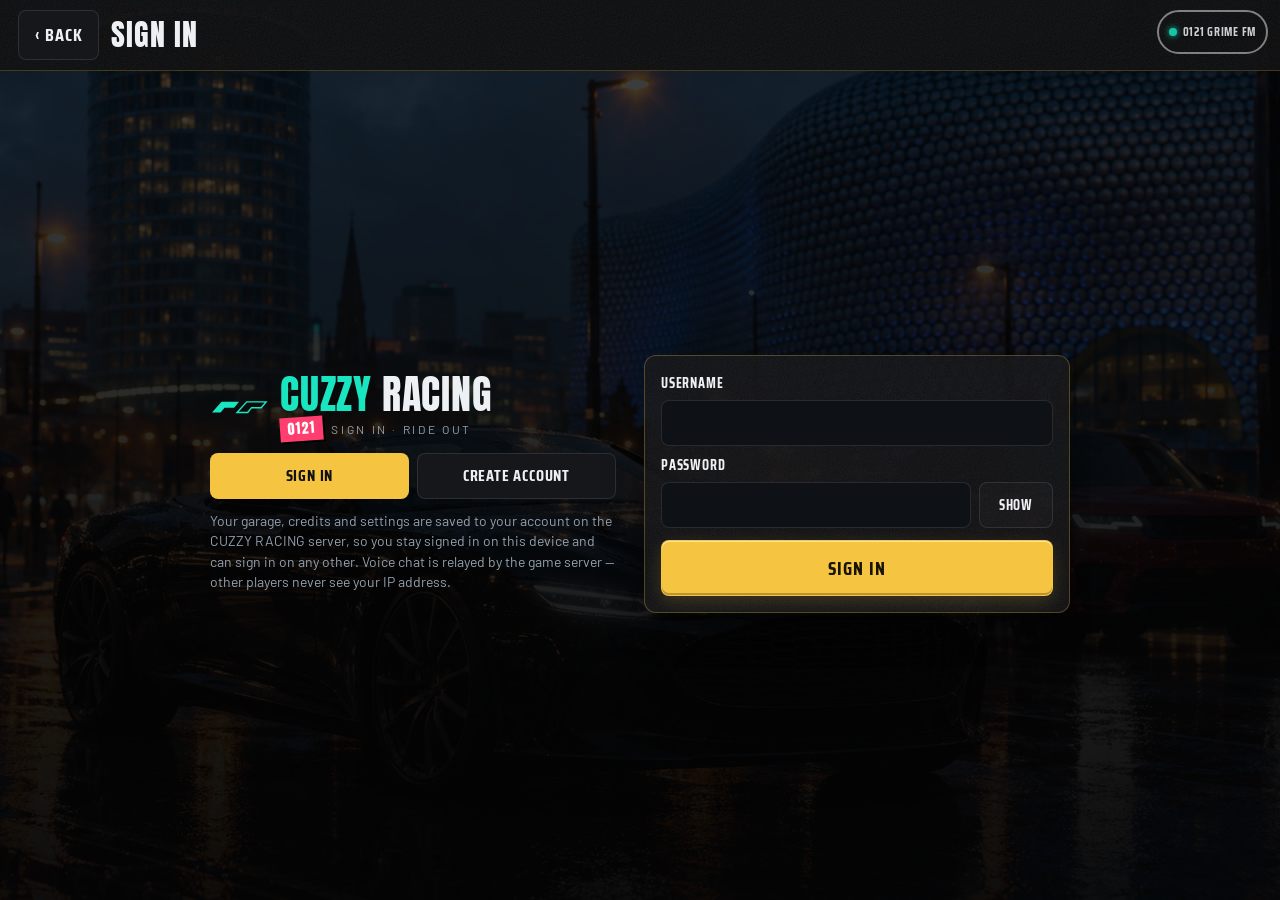
==== commit 0a1543a3: "p52 Quest WebXR VR mode" ====
--- a/index.html
+++ b/index.html
@@ -13,7 +13,7 @@
 <link rel="preconnect" href="https://fonts.googleapis.com"><link rel="preconnect" href="https://fonts.gstatic.com" crossorigin>
 <link href="https://fonts.googleapis.com/css2?family=Anton&family=Saira+Condensed:wght@500;700;800;900&family=Barlow:wght@400;500;600;700&display=swap" rel="stylesheet">
 <link rel="stylesheet" href="css/style.css?v=cf5bb9d9">
-<script type="importmap">{"imports": {"three": "./js/lib/three.module.js?v=a762b858", "./js/person.js": "./js/person.js?v=68fcabc1", "./js/showroom.js": "./js/showroom.js?v=9026de8d", "./js/streetlife.js": "./js/streetlife.js?v=9d82c410", "./js/gfx.js": "./js/gfx.js?v=609ab038", "./js/rumble.js": "./js/rumble.js?v=bd35ae7e", "./js/carmodel.js": "./js/carmodel.js?v=b5c414b4", "./js/engine-worklet.js": "./js/engine-worklet.js?v=3e9cb6bf", "./js/ai.js": "./js/ai.js?v=454dccd4", "./js/daynight-weather.js": "./js/daynight-weather.js?v=85ba779d", "./js/ui_settings.js": "./js/ui_settings.js?v=26c46093", "./js/cockpit.js": "./js/cockpit.js?v=2826407f", "./js/audio.js": "./js/audio.js?v=c48152b7", "./js/bttf_fx.js": "./js/bttf_fx.js?v=342a2d56", "./js/settings.js": "./js/settings.js?v=38513986", "./js/main.js": "./js/main.js?v=60c1b95c", "./js/kittdash.js": "./js/kittdash.js?v=ce78e011", "./js/chipselect.js": "./js/chipselect.js?v=4e00ce77", "./js/radio.js": "./js/radio.js?v=9673f2da", "./js/uinav.js": "./js/uinav.js?v=877160b3", "./js/nav.js": "./js/nav.js?v=6e902ac3", "./js/hover.js": "./js/hover.js?v=10356874", "./js/voice.js": "./js/voice.js?v=0f6fee94", "./js/game.js": "./js/game.js?v=65d9e45e", "./js/world.js": "./js/world.js?v=3c9f5e96", "./js/g29setup.js": "./js/g29setup.js?v=a3e28fc1", "./js/roadedge.js": "./js/roadedge.js?v=224a2de4", "./js/gadgets.js": "./js/gadgets.js?v=e4b60b3c", "./js/db5int.js": "./js/db5int.js?v=75697a37", "./js/venues.js": "./js/venues.js?v=212e2c21", "./js/realcars.js": "./js/realcars.js?v=1c8d97c2", "./js/store.js": "./js/store.js?v=c00bef1e", "./js/voice-worklet.js": "./js/voice-worklet.js?v=f0562c0b", "./js/onfoot.js": "./js/onfoot.js?v=47c9a512", "./js/landmarks_east.js": "./js/landmarks_east.js?v=c17bf64b", "./js/citylook.js": "./js/citylook.js?v=f0f6ba0e", "./js/ui_auth.js": "./js/ui_auth.js?v=19510d20", "./js/hud.js": "./js/hud.js?v=0f4f5df9", "./js/shadersafe.js": "./js/shadersafe.js?v=47defad8", "./js/wheel.js": "./js/wheel.js?v=48f64be3", "./js/openworld.js": "./js/openworld.js?v=030f7942", "./js/net.js": "./js/net.js?v=e0316a53", "./js/lib/three.module.js": "./js/lib/three.module.js?v=a762b858", "./js/lib/addons/utils/BufferGeometryUtils.js": "./js/lib/addons/utils/BufferGeometryUtils.js?v=00ecb96b", "./js/lib/addons/loaders/RGBELoader.js": "./js/lib/addons/loaders/RGBELoader.js?v=7626b55b", "./js/lib/addons/loaders/OBJLoader.js": "./js/lib/addons/loaders/OBJLoader.js?v=85d84dd8", "./js/lib/addons/loaders/GLTFLoader.js": "./js/lib/addons/loaders/GLTFLoader.js?v=9ad07e47", "./js/lib/addons/objects/Sky.js": "./js/lib/addons/objects/Sky.js?v=e0837a6c", "./js/lib/addons/objects/Reflector.js": "./js/lib/addons/objects/Reflector.js?v=63d3cfe5", "./js/lib/addons/postprocessing/AfterimagePass.js": "./js/lib/addons/postprocessing/AfterimagePass.js?v=fcef38e6", "./js/lib/addons/postprocessing/ShaderPass.js": "./js/lib/addons/postprocessing/ShaderPass.js?v=f145da64", "./js/lib/addons/postprocessing/OutputPass.js": "./js/lib/addons/postprocessing/OutputPass.js?v=8ca54f44", "./js/lib/addons/postprocessing/GTAOPass.js": "./js/lib/addons/postprocessing/GTAOPass.js?v=051e4045", "./js/lib/addons/postprocessing/MaskPass.js": "./js/lib/addons/postprocessing/MaskPass.js?v=10b721db", "./js/lib/addons/postprocessing/UnrealBloomPass.js": "./js/lib/addons/postprocessing/UnrealBloomPass.js?v=a60d7378", "./js/lib/addons/postprocessing/SMAAPass.js": "./js/lib/addons/postprocessing/SMAAPass.js?v=9a8bf09a", "./js/lib/addons/postprocessing/Pass.js": "./js/lib/addons/postprocessing/Pass.js?v=a5ec37ce", "./js/lib/addons/postprocessing/EffectComposer.js": "./js/lib/addons/postprocessing/EffectComposer.js?v=eccf8177", "./js/lib/addons/postprocessing/RenderPass.js": "./js/lib/addons/postprocessing/RenderPass.js?v=89aaff34", "./js/lib/addons/controls/OrbitControls.js": "./js/lib/addons/controls/OrbitControls.js?v=fb493b16", "./js/lib/addons/shaders/AfterimageShader.js": "./js/lib/addons/shaders/AfterimageShader.js?v=db02c7da", "./js/lib/addons/shaders/OutputShader.js": "./js/lib/addons/shaders/OutputShader.js?v=251fcfe4", "./js/lib/addons/shaders/SMAAShader.js": "./js/lib/addons/shaders/SMAAShader.js?v=c611ed21", "./js/lib/addons/shaders/CopyShader.js": "./js/lib/addons/shaders/CopyShader.js?v=6088e45f", "./js/lib/addons/shaders/PoissonDenoiseShader.js": "./js/lib/addons/shaders/PoissonDenoiseShader.js?v=1c34e38d", "./js/lib/addons/shaders/GTAOShader.js": "./js/lib/addons/shaders/GTAOShader.js?v=3a30503b", "./js/lib/addons/shaders/LuminosityHighPassShader.js": "./js/lib/addons/shaders/LuminosityHighPassShader.js?v=05b8a6dd", "./js/lib/addons/environments/RoomEnvironment.js": "./js/lib/addons/environments/RoomEnvironment.js?v=1572ee39", "./js/lib/addons/math/SimplexNoise.js": "./js/lib/addons/math/SimplexNoise.js?v=3149646f", "./js/lib/addons/libs/meshopt_decoder.module.js": "./js/lib/addons/libs/meshopt_decoder.module.js?v=cd7a7b72", "./shared/physics.js": "./shared/physics.js?v=20a2b366", "./shared/perftest.js": "./shared/perftest.js?v=caad4ec8"}}</script>
+<script type="importmap">{"imports": {"three": "./js/lib/three.module.js?v=a762b858", "./js/person.js": "./js/person.js?v=68fcabc1", "./js/showroom.js": "./js/showroom.js?v=9026de8d", "./js/streetlife.js": "./js/streetlife.js?v=9d82c410", "./js/gfx.js": "./js/gfx.js?v=5837136a", "./js/rumble.js": "./js/rumble.js?v=bd35ae7e", "./js/carmodel.js": "./js/carmodel.js?v=b5c414b4", "./js/engine-worklet.js": "./js/engine-worklet.js?v=3e9cb6bf", "./js/ai.js": "./js/ai.js?v=454dccd4", "./js/daynight-weather.js": "./js/daynight-weather.js?v=85ba779d", "./js/ui_settings.js": "./js/ui_settings.js?v=26c46093", "./js/cockpit.js": "./js/cockpit.js?v=2826407f", "./js/audio.js": "./js/audio.js?v=c48152b7", "./js/bttf_fx.js": "./js/bttf_fx.js?v=342a2d56", "./js/settings.js": "./js/settings.js?v=38513986", "./js/main.js": "./js/main.js?v=911ed7c0", "./js/kittdash.js": "./js/kittdash.js?v=ce78e011", "./js/chipselect.js": "./js/chipselect.js?v=4e00ce77", "./js/radio.js": "./js/radio.js?v=9673f2da", "./js/uinav.js": "./js/uinav.js?v=877160b3", "./js/nav.js": "./js/nav.js?v=6e902ac3", "./js/hover.js": "./js/hover.js?v=10356874", "./js/voice.js": "./js/voice.js?v=0f6fee94", "./js/game.js": "./js/game.js?v=934cfd38", "./js/world.js": "./js/world.js?v=3c9f5e96", "./js/g29setup.js": "./js/g29setup.js?v=a3e28fc1", "./js/roadedge.js": "./js/roadedge.js?v=224a2de4", "./js/gadgets.js": "./js/gadgets.js?v=e4b60b3c", "./js/db5int.js": "./js/db5int.js?v=75697a37", "./js/venues.js": "./js/venues.js?v=212e2c21", "./js/realcars.js": "./js/realcars.js?v=1c8d97c2", "./js/store.js": "./js/store.js?v=c00bef1e", "./js/vr.js": "./js/vr.js?v=a4bff073", "./js/voice-worklet.js": "./js/voice-worklet.js?v=f0562c0b", "./js/onfoot.js": "./js/onfoot.js?v=47c9a512", "./js/landmarks_east.js": "./js/landmarks_east.js?v=c17bf64b", "./js/citylook.js": "./js/citylook.js?v=f0f6ba0e", "./js/ui_auth.js": "./js/ui_auth.js?v=19510d20", "./js/hud.js": "./js/hud.js?v=0f4f5df9", "./js/shadersafe.js": "./js/shadersafe.js?v=47defad8", "./js/wheel.js": "./js/wheel.js?v=48f64be3", "./js/openworld.js": "./js/openworld.js?v=030f7942", "./js/net.js": "./js/net.js?v=e0316a53", "./js/lib/three.module.js": "./js/lib/three.module.js?v=a762b858", "./js/lib/addons/utils/BufferGeometryUtils.js": "./js/lib/addons/utils/BufferGeometryUtils.js?v=00ecb96b", "./js/lib/addons/loaders/RGBELoader.js": "./js/lib/addons/loaders/RGBELoader.js?v=7626b55b", "./js/lib/addons/loaders/OBJLoader.js": "./js/lib/addons/loaders/OBJLoader.js?v=85d84dd8", "./js/lib/addons/loaders/GLTFLoader.js": "./js/lib/addons/loaders/GLTFLoader.js?v=9ad07e47", "./js/lib/addons/objects/Sky.js": "./js/lib/addons/objects/Sky.js?v=e0837a6c", "./js/lib/addons/objects/Reflector.js": "./js/lib/addons/objects/Reflector.js?v=63d3cfe5", "./js/lib/addons/postprocessing/AfterimagePass.js": "./js/lib/addons/postprocessing/AfterimagePass.js?v=fcef38e6", "./js/lib/addons/postprocessing/ShaderPass.js": "./js/lib/addons/postprocessing/ShaderPass.js?v=f145da64", "./js/lib/addons/postprocessing/OutputPass.js": "./js/lib/addons/postprocessing/OutputPass.js?v=8ca54f44", "./js/lib/addons/postprocessing/GTAOPass.js": "./js/lib/addons/postprocessing/GTAOPass.js?v=051e4045", "./js/lib/addons/postprocessing/MaskPass.js": "./js/lib/addons/postprocessing/MaskPass.js?v=10b721db", "./js/lib/addons/postprocessing/UnrealBloomPass.js": "./js/lib/addons/postprocessing/UnrealBloomPass.js?v=a60d7378", "./js/lib/addons/postprocessing/SMAAPass.js": "./js/lib/addons/postprocessing/SMAAPass.js?v=9a8bf09a", "./js/lib/addons/postprocessing/Pass.js": "./js/lib/addons/postprocessing/Pass.js?v=a5ec37ce", "./js/lib/addons/postprocessing/EffectComposer.js": "./js/lib/addons/postprocessing/EffectComposer.js?v=eccf8177", "./js/lib/addons/postprocessing/RenderPass.js": "./js/lib/addons/postprocessing/RenderPass.js?v=89aaff34", "./js/lib/addons/controls/OrbitControls.js": "./js/lib/addons/controls/OrbitControls.js?v=fb493b16", "./js/lib/addons/shaders/AfterimageShader.js": "./js/lib/addons/shaders/AfterimageShader.js?v=db02c7da", "./js/lib/addons/shaders/OutputShader.js": "./js/lib/addons/shaders/OutputShader.js?v=251fcfe4", "./js/lib/addons/shaders/SMAAShader.js": "./js/lib/addons/shaders/SMAAShader.js?v=c611ed21", "./js/lib/addons/shaders/CopyShader.js": "./js/lib/addons/shaders/CopyShader.js?v=6088e45f", "./js/lib/addons/shaders/PoissonDenoiseShader.js": "./js/lib/addons/shaders/PoissonDenoiseShader.js?v=1c34e38d", "./js/lib/addons/shaders/GTAOShader.js": "./js/lib/addons/shaders/GTAOShader.js?v=3a30503b", "./js/lib/addons/shaders/LuminosityHighPassShader.js": "./js/lib/addons/shaders/LuminosityHighPassShader.js?v=05b8a6dd", "./js/lib/addons/environments/RoomEnvironment.js": "./js/lib/addons/environments/RoomEnvironment.js?v=1572ee39", "./js/lib/addons/math/SimplexNoise.js": "./js/lib/addons/math/SimplexNoise.js?v=3149646f", "./js/lib/addons/libs/meshopt_decoder.module.js": "./js/lib/addons/libs/meshopt_decoder.module.js?v=cd7a7b72", "./shared/physics.js": "./shared/physics.js?v=20a2b366", "./shared/perftest.js": "./shared/perftest.js?v=caad4ec8"}}</script>
 </head>
 <body>
 <canvas id="c"></canvas>
